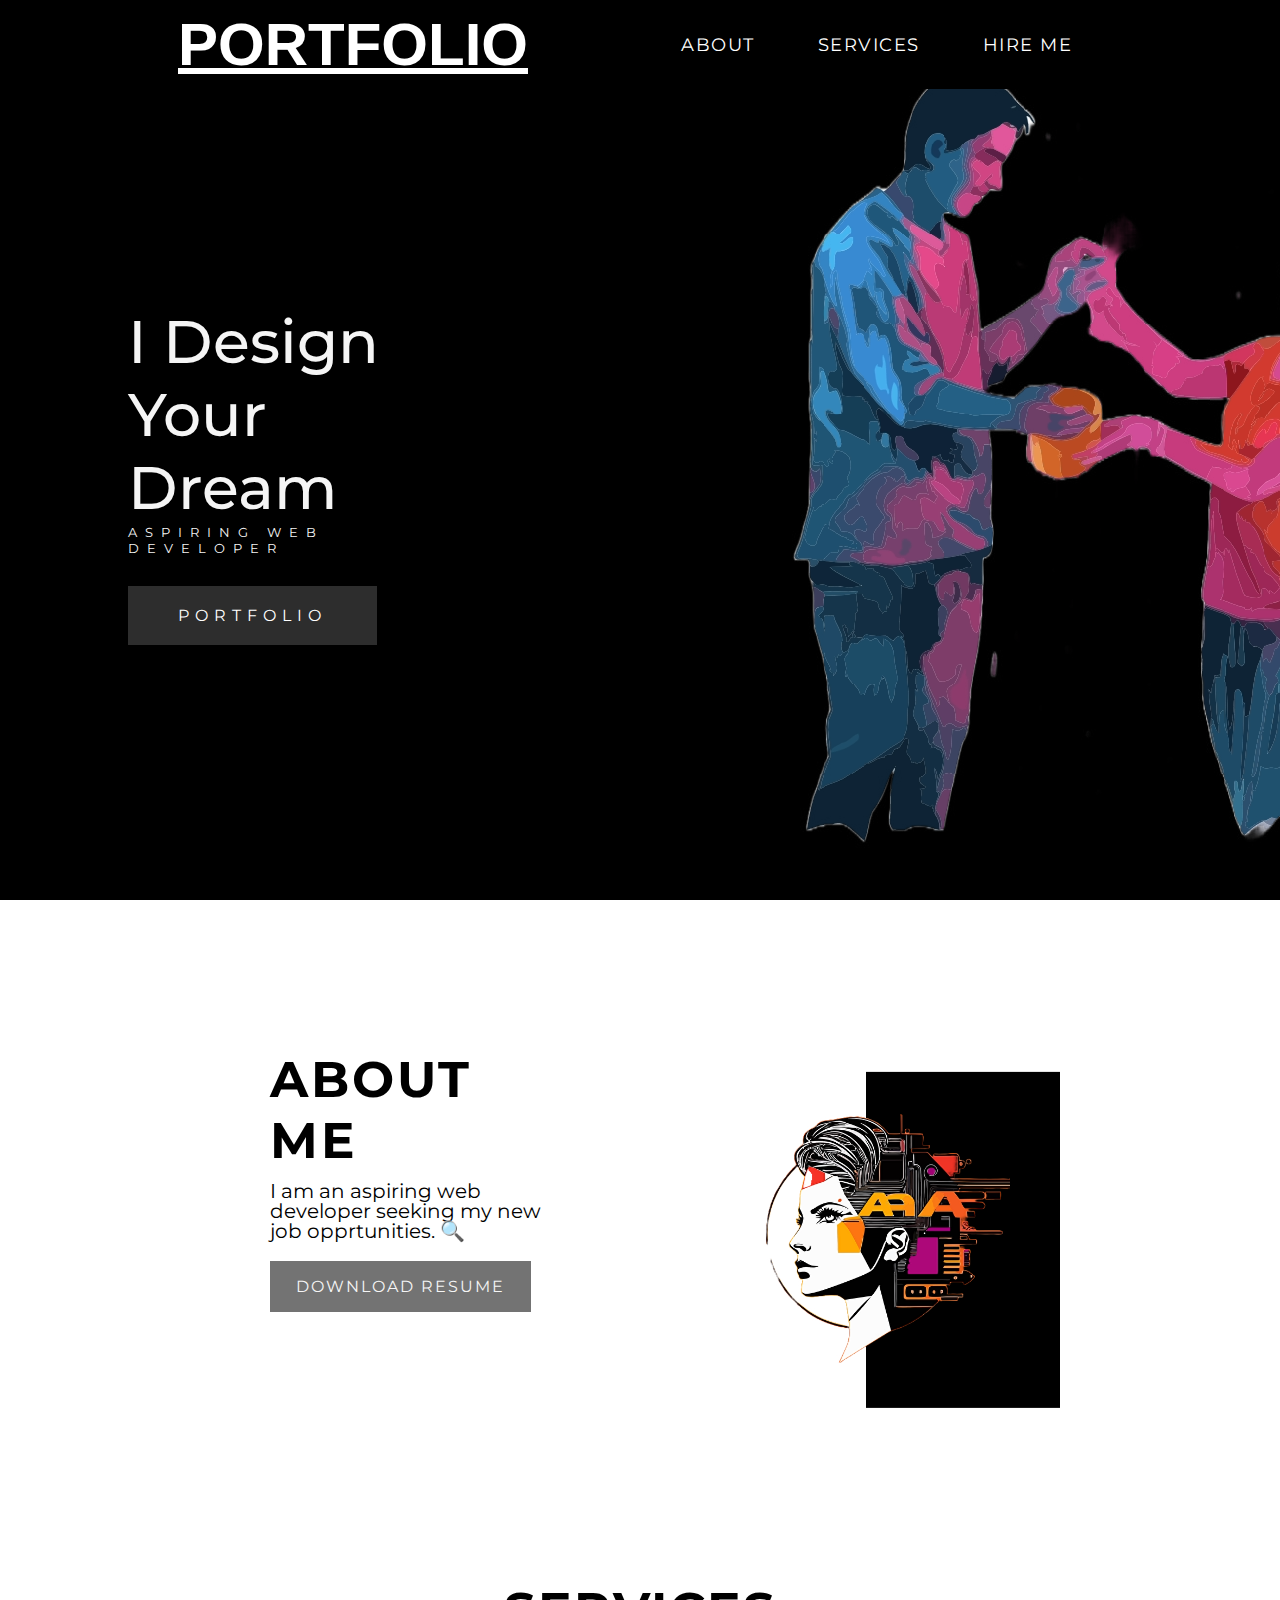
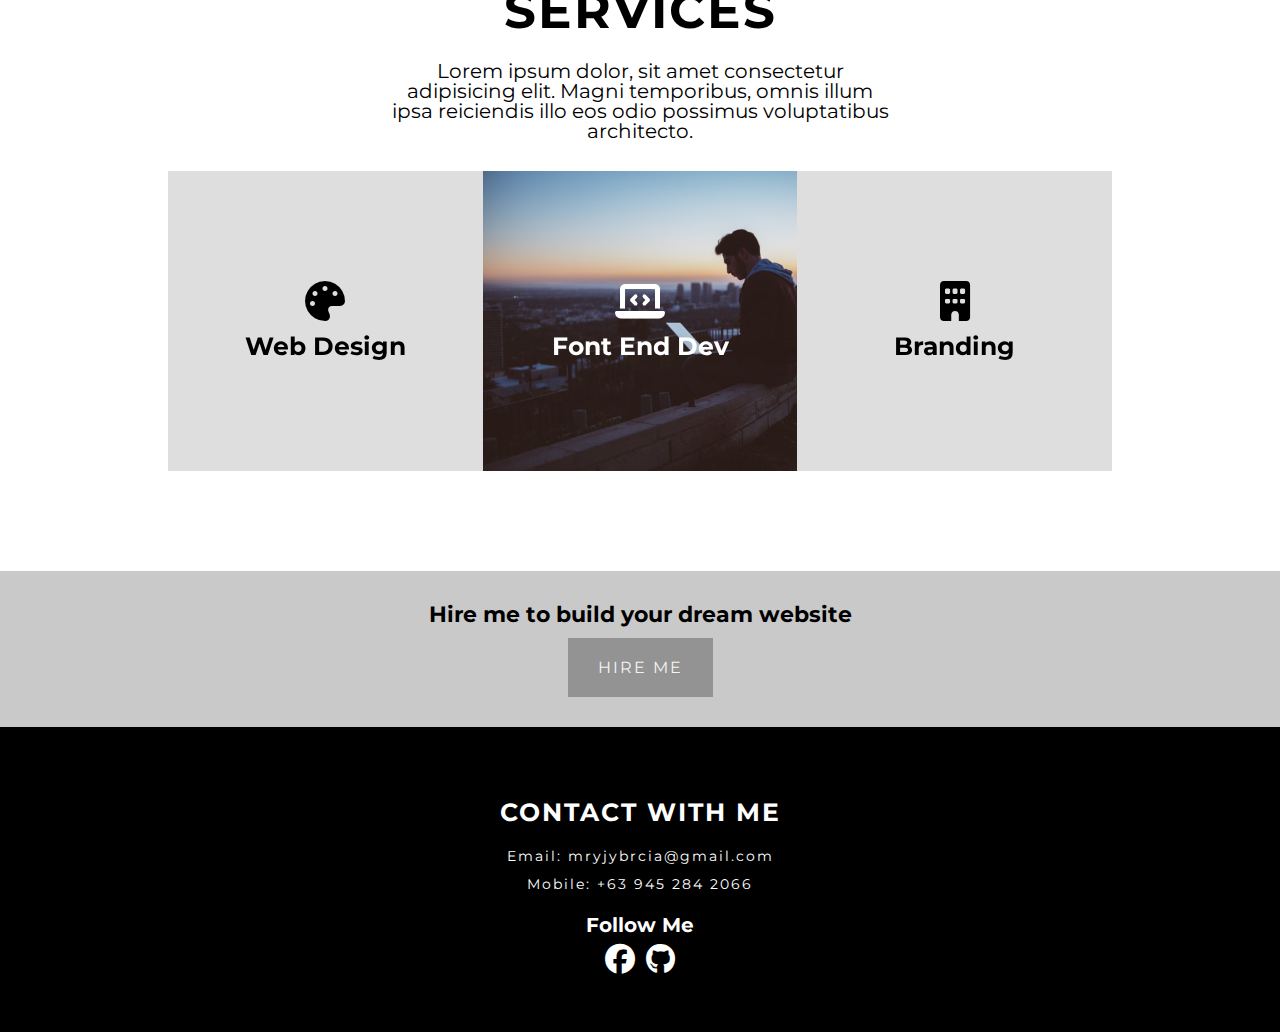
==== index.html @ c43583cd "Update LOREM" ====
<!DOCTYPE html>
<html lang="en">
  <head>
    <meta charset="UTF-8" />
    <meta name="viewport" content="width=device-width, initial-scale=1.0" />
    <title>Mini Project</title>
    <link
      rel="stylesheet"
      href="https://cdnjs.cloudflare.com/ajax/libs/font-awesome/5.12.1/css/all.min.css"
      integrity="sha256-mmgLkCYLUQbXn0B1SRqzHar6dCnv9oZFPEC1g1cwlkk="
      crossorigin="anonymous"
    />
    <link
      rel="stylesheet"
      href="https://cdnjs.cloudflare.com/ajax/libs/font-awesome/6.4.2/css/all.min.css"
    />
    <link rel="stylesheet" href="style.css" />
  </head>
  <body>
    <!-- nav-bar  -->
    <section id="nav-bar" class="container">
      <header class="nav-bar">
        <div class="brand">
          <a href="#hero"><h1>PORTFOLIO</h1></a>
        </div>
        <div class="nav-list">
          <div class="hamburger">
            <div class="bar"></div>
          </div>
          <ul>
            <li><a href="#about">About</a></li>
            <li><a href="#services">services</a></li>
            <li><a href="#hire">Hire Me</a></li>
          </ul>
        </div>
      </header>
    </section>
    <!-- End nav-bar  -->

    <!-- Hero Section  -->
    <section id="hero" class="hero container">
      <div class="hero-info">
        <h1 class="hero-info-heading">I Design <br />Your Dream</h1>
        <p class="hero-info-subheading">Aspiring web developer</p>
        <a
          href="https://github.com/mryjybrcia"
          type="button"
          class="hero-info-button"
          >Portfolio</a
        >
      </div>
      <div class="hero-img">
        <div class="hero-img-wrapper">
          <img src="MP1-SAMPPLE/images/vector (1).png" alt="" />
        </div>
      </div>
    </section>
    <!-- End Hero Section  -->

    <!-- About section  -->
    <section id="about" class="about container">
      <div class="about-info">
        <h1 class="about-info-heading">About Me</h1>
        <p class="about-info-desc">
          I am an aspiring web developer seeking my new job opprtunities. 🔍
        </p>
        <a href="#" type="button" class="about-info-button">Download Resume</a>
      </div>
      <div class="about-img">
        <div class="about-img-wrapper">
          <img src="MP1-SAMPPLE/images/4cea8a2acdae428aa620 (1).png" alt="" />
        </div>
      </div>
    </section>
    <!-- End About section  -->

    <!-- Service Section  -->
    <section id="services" class="services container">
      <div class="services-header">
        <h1 class="services-header-heading">services</h1>
        <p class="services-header-desc">
          Lorem ipsum dolor, sit amet consectetur adipisicing elit. Magni
          temporibus, omnis illum ipsa reiciendis illo eos odio possimus
          voluptatibus architecto.
        </p>
      </div>
      <div class="services-info">
        <div class="service">
          <div class="service-card">
            <div class="service-front">
              <i class="fa fa-palette"></i>
              <h1 class="service-front-heading">Web Design</h1>
            </div>
            <div class="service-back">
              <h1 class="service-back-heading">Web Design</h1>
              <p class="service-back-desc">
                Web designers plan, create and code internet sites and web
                pages, many of which combine text with sounds, pictures,
                graphics and video clips. A web designer is responsible for
                creating the design and layout of a website or web pages.
              </p>
            </div>
          </div>
        </div>
        <div class="service">
          <div class="service-card">
            <div class="service-front">
              <i class="fa fa-laptop-code"></i>
              <h1 class="service-front-heading">Font End Dev</h1>
            </div>
            <div class="service-back">
              <h1 class="service-back-heading">Front End Dev</h1>
              <p class="service-back-desc">
                A front-end web developer is responsible for implementing visual
                elements that users see and interact with in a web application.
                They are usually supported by back-end web developers, who are
                responsible for server-side application logic and integration of
                the work front-end developers do.
              </p>
            </div>
          </div>
        </div>
        <div class="service">
          <div class="service-card">
            <div class="service-front">
              <i class="fa fa-building"></i>
              <h1 class="service-front-heading">Branding</h1>
            </div>
            <div class="service-back">
              <h1 class="service-back-heading">Branding</h1>
              <p class="service-back-desc">
                Branding is the process of creating a distinct identity for a
                business in the mind of your target audience and consumers. At
                the the most basic level, branding is made up of a company's
                name and logo, visual design, mission, and tone of voice.
              </p>
            </div>
          </div>
        </div>
      </div>
    </section>
    <!-- End Service Section  -->

    <!-- Hire Section  -->
    <section id="hire" class="hire container">
      <h1 class="hire-heading">Hire me to build your dream website</h1>
      <a href="#" type="button" class="hire-button">Hire Me</a>
    </section>
    <!-- End Hire Section  -->

    <!-- Footer section  -->
    <footer id="footer" class="footer container">
      <div class="footer-contact">
        <h1 class="footer-contact-heading">Contact With Me</h1>
        <p class="footer-contact-info">Email: mryjybrcia@gmail.com</p>
        <p class="footer-contact-info">Mobile: +63 945 284 2066</p>
      </div>
      <div class="footer-social-follow">
        <h1 class="footer-social-follow-heading">Follow Me</h1>
        <div class="footer-social-icon">
          <a href="https://www.facebook.com/mrjybrcia/"
            ><i class="fab fa-facebook"></i
          ></a>
          <a href="https://github.com/mryjybrcia"
            ><i class="fa-brands fa-github"></i
          ></a>
        </div>
      </div>
    </footer>
    <!-- End Footer section  -->
    <script src="./app.js"></script>
  </body>
</html>
---- style.css ----
@import url("https://fonts.googleapis.com/css?family=Montserrat:300,400,700&display=swap");
* {
  padding: 0;
  margin: 0;
  box-sizing: border-box;
}

html {
  font-size: 10px;
  font-family: "Montserrat", sans-serif;
  scroll-behavior: smooth;
}
.container {
  width: 100%;
  height: auto;
  display: flex;
  align-items: center;
  justify-content: center;
}
/* Nav Bar  */
#nav-bar {
  height: auto;
  width: 100%;
  position: fixed;
  z-index: 100;
  background-color: black;
}
.nav-bar {
  background-color: black;
  left: 0;
  top: 0;
  padding: 1rem 5rem;
  width: 100%;
  display: flex;
  align-items: center;
  justify-content: space-between;
}
.nav-bar .brand a {
  font-family: "Flash Back - Demo", sans-serif;
  font-size: 3rem;
  color: white;
}
.nav-bar .nav-list {
  display: flex;
  align-items: center;
  justify-content: center;
}
.nav-bar .nav-list .hamburger {
  border: 2px solid white;
  border-radius: 50%;
  display: flex;
  align-items: center;
  justify-content: center;
  height: 70px;
  width: 70px;
  transition: 0.3s ease transform;
  cursor: pointer;
}
.nav-bar .nav-list .hamburger.active {
  transform: rotate(360deg);
}
.nav-bar .nav-list .hamburger.active .bar:before {
  top: 0;
  transform: rotate(45deg);
}
.nav-bar .nav-list .hamburger.active .bar:after {
  top: 0;
  transform: rotate(-45deg);
}
.nav-bar .nav-list .hamburger.active .bar {
  background-color: transparent;
}
.nav-bar .nav-list .hamburger .bar {
  height: 2px;
  width: 30px;
  background-color: white;
  position: relative;
  display: flex;
}
.nav-bar .nav-list .hamburger .bar::before,
.nav-bar .nav-list .hamburger .bar::after {
  content: "";
  position: absolute;
  left: 0;
  height: 100%;
  width: 100%;
  background-color: white;
  transition: 0.3s ease all;
}
.nav-bar .nav-list .hamburger .bar::before {
  top: 8px;
}
.nav-bar .nav-list .hamburger .bar::after {
  bottom: 8px;
}
.nav-bar .nav-list ul {
  position: absolute;
  width: 100%;
  top: 0;
  left: 0;
  background-color: rgb(46, 45, 45);
  padding: 5rem 0;
  transform: translateY(-100%);
  transition: 0.3s ease transform;
  text-align: center;
  z-index: -1;
}
.nav-bar .nav-list ul li {
  list-style: none;
  display: block;
  position: relative;
}
.nav-bar .nav-list ul li:hover:after {
  transform: translateX(-50%) scale(1);
}
.nav-bar .nav-list ul li:after {
  content: "";
  position: absolute;
  width: 5rem;
  height: 0.2rem;
  background-color: white;
  left: 50%;
  transform: translateX(-50%) scale(0);
  bottom: 0;
  transition: 0.3s ease transform;
}
.nav-bar .nav-list ul li a {
  font-size: 1.8rem;
  text-decoration: none;
  text-transform: uppercase;
  color: white;
  display: block;
  letter-spacing: 0.15rem;
  padding: 2rem 3rem;
}
.nav-bar .nav-list.open ul {
  transform: translateY(90px);
}
/* End Nav Bar */

/* Hero Section */
.hero {
  min-height: 80vh;
  width: 100%;
  padding-top: 50px;
  justify-content: center;
  background-color: black;
  display: flex;
  flex-direction: column-reverse;
  justify-content: center;
  align-items: center;
}
.hero .hero-info {
  width: 100%;
  text-align: center;
}
.hero .hero-info .hero-info-heading {
  font-size: 5rem;
  font-weight: 500;
  color: whitesmoke;
}
.hero .hero-info .hero-info-subheading {
  font-size: 1.6rem;
  text-transform: uppercase;
  letter-spacing: 0.5rem;
  color: whitesmoke;
}
.hero .hero-info .hero-info-button {
  margin-top: 30px;
  padding: 2rem 5rem;
  display: inline-block;
  font-size: 1.6rem;
  text-transform: uppercase;
  color: white;
  text-decoration: none;
  letter-spacing: 0.6rem;
  background-color: rgba(85, 85, 85, 0.534);
}
.hero .hero-img {
  height: auto;
  width: 80%;
  margin-bottom: 3rem;
  /* display: block;
  margin: 0 auto; */
}
.hero .hero-img img {
  height: 900px;
  width: 300px;
}
/* End Hero Section */

/* About Section  */
.about {
  width: 100%;
  min-height: 50vh;
  padding: 10rem 5rem;
  flex-direction: column;
}
.about .about-info {
  text-align: center;
}
.about .about-info .about-info-heading {
  font-size: 5rem;
  text-transform: uppercase;
  letter-spacing: 0.3rem;
  color: black;
}
.about .about-info .about-info-desc {
  font-size: 2rem;
  line-height: 2rem;
  margin-top: 10px;
}
.about .about-info .about-info-button {
  padding: 1.6rem 2.6rem;
  display: inline-block;
  background-color: rgba(0, 0, 0, 0.548);
  color: whitesmoke;
  text-decoration: none;
  font-size: 1.6rem;
  text-transform: uppercase;
  letter-spacing: 0.2rem;
  margin-top: 20px;
  margin-bottom: 20px;
}
.about .about-img {
  margin-top: 50px;
  display: block;
  width: 30%;
}
.about .about-img .about-img-wrapper {
  margin-top: 50px;
  height: auto;
  max-width: 400px;
  position: relative;
  display: inline-block;
}
.about .about-img .about-img-wrapper img {
  height: 100%;
  width: 100%;
}
.about .about-img .about-img-wrapper::after {
  position: absolute;
  content: "";
  right: -5rem;
  top: 50%;
  transform: translateY(-50%);
  width: 70%;
  height: 120%;
  background-color: black;
  z-index: -1;
}
/* End About Section  */

/* Services section  */
.services {
  flex-direction: column;
  min-height: 60vh;
  padding: 10rem 5rem;
}
.services .services-header {
  width: 100%;
  text-align: center;
}
.services .services-header .services-header-heading {
  font-size: 5rem;
  text-transform: uppercase;
  letter-spacing: 2px;
  color: black;
}
.services .services-header .services-header-desc {
  font-size: 2rem;
  line-height: 2rem;
  margin-top: 20px;
}
.services .services-info {
  margin-top: 30px;
  display: flex;
  align-items: center;
  justify-content: center;
  width: 100%;
  flex-direction: column;
}
.services .services-info .service {
  width: 100%;
  min-height: 300px;
  position: relative;
  transition: 0.3s ease transform;
  margin: 5px;
}
.services .services-info .service .service-card {
  position: absolute;
  height: 100%;
  width: 100%;
  transform-style: preserve-3d;
  transition: 0.3s ease transform;
  display: block;
}
.services .services-info .service .service-card .service-front,
.services .services-info .service .service-card .service-back {
  position: absolute;
  left: 0;
  top: 0;
  height: 100%;
  width: 100%;
  backface-visibility: hidden;
  display: flex;
  flex-direction: column;
  align-items: center;
  justify-content: center;
  background-color: rgba(0, 0, 0, 0.13);
  padding: 10px;
}
.services .services-info .service .service-card .service-back {
  transform: rotateY(180deg);
}
.services .services-info .service .service-card .service-front i {
  font-size: 4rem;
  color: black;
  margin-bottom: 10px;
}
.services
  .services-info
  .service
  .service-card
  .service-front
  .service-front-heading,
.services
  .services-info
  .service
  .service-card
  .service-back
  .service-back-heading {
  font-size: 2.5rem;
  text-transform: capitalize;
}
.services .services-info .service:hover .service-card {
  transform: rotateY(180deg);
}
.services
  .services-info
  .service
  .service-card
  .service-back
  .service-back-desc {
  font-size: 1.3rem;
  margin-top: 10px;
  text-align: center;
}
.services .services-info .service:nth-child(2) .service-card .service-front {
  background-image: url(MP1-SAMPPLE/images/img-2.jpg);
  background-size: cover;
  position: relative;
  color: white;
}
.services
  .services-info
  .service:nth-child(2)
  .service-card
  .service-front::after {
  content: "";
  position: absolute;
  left: 0;
  top: 0;
  height: 100%;
  width: 100%;
  background-color: rgba(0, 0, 0, 0.274);
  z-index: -1;
}
.services .services-info .service:nth-child(2) .service-card .service-front i {
  color: white;
}
/* End Services section  */

/* Hire Section  */
.hire {
  min-height: 10vh;
  flex-direction: column;
  width: 100%;
  background-color: rgba(0, 0, 0, 0.212);
  padding: 3rem 2rem;
}
.hire .hire-heading {
  color: black;
  font-size: 2.2rem;
  text-align: center;
}
.hire .hire-button {
  padding: 2rem 3rem;
  display: inline-block;
  background-color: rgba(0, 0, 0, 0.267);
  font-size: 1.6rem;
  text-transform: uppercase;
  text-decoration: none;
  letter-spacing: 0.2rem;
  margin-top: 10px;
  color: whitesmoke;
  transition: 0.3s ease background-color;
}
.hire .hire-button:hover {
  background-color: black;
}
/* End Hire Section  */

/* Footer section  */
.footer {
  min-height: 20vh;
  width: 100%;
  background-color: black;
  color: white;
  flex-direction: column;
  text-align: center;
  padding: 5rem;
}
.footer .footer-contact {
  padding: 20px;
}
.footer .footer-contact .footer-contact-heading {
  font-size: 2.5rem;
  text-transform: uppercase;
  letter-spacing: 2px;
  margin-bottom: 10px;
}
.footer .footer-contact .footer-contact-info {
  font-size: 1.4rem;
  padding-top: 10px;
  letter-spacing: 0.2rem;
}
.footer .footer-social-follow .footer-social-icon a {
  color: white;
  font-size: 3rem;
  margin: 0.4rem;
  display: inline-block;
}
/* End Footer section  */

/* Media query for desktop and tab  */
@media only screen and (min-width: 768px) {
  .nav-bar .nav-list .hamburger {
    display: none;
  }
  .nav-bar {
    width: 80%;
  }
  .nav-bar .nav-list ul {
    transform: translateX(0);
    position: initial;
    padding: 0;
    z-index: initial;
    background-color: transparent;
  }
  .nav-bar .nav-list ul li {
    display: inline-block;
  }
  .hero {
    height: 100vh;
    flex-direction: row;
    padding-left: 10%;
    justify-content: center;
    align-items: center;
  }
  .hero .hero-info {
    max-width: 30%;
    text-align: left;
  }
  .hero .hero-info .hero-info-subheading {
    font-size: 1.3rem;
    letter-spacing: 0.5rem;
  }
  .hero .hero-img {
    min-width: 400px;
    max-width: 1000px;
    margin-left: 150px;
  }

  /* .hero .hero-img img {
    display: block;
    margin: 0 auto;
  } */
  .about {
    width: 80%;
    margin: 0 auto;
    flex-direction: row;
  }
  .about .about-info {
    width: 50%;
    text-align: left;
    padding-right: 17rem;
  }
  .services .services-header .services-header-desc {
    max-width: 500px;
    padding-top: 20px;
    margin: 0 auto;
  }
  .services .services-info {
    flex-direction: row;
    width: 80%;
  }
  .services .services-info .service {
    margin: 0;
  }
}
/* End Media query for desktop and tab  */

/* Media Query For Desktop Only  */
@media only screen and (min-width: 1200px) {
  .hero .hero-info .hero-info-heading {
    font-size: 6rem;
  }
  .hero .hero-info .hero-info-subheading {
    letter-spacing: 0.8rem;
  }
  .hero .hero-img img {
    margin-left: 20px;
    height: 900px;
    width: 1000px;
    image-rendering: pixelated;
  }
  /* .about .about-img {
    width: 100%;
    /* height:100%; */
}
/* .hero .hero-img .hero-img-wrapper {
    margin-top: 50px;
    height: auto;
    max-width: 400px;
    position: relative;
    display: inline-block;
    color: white;
    height: 100%;
    width: 100%;
  } */

/* End Media Query For Desktop Only  */
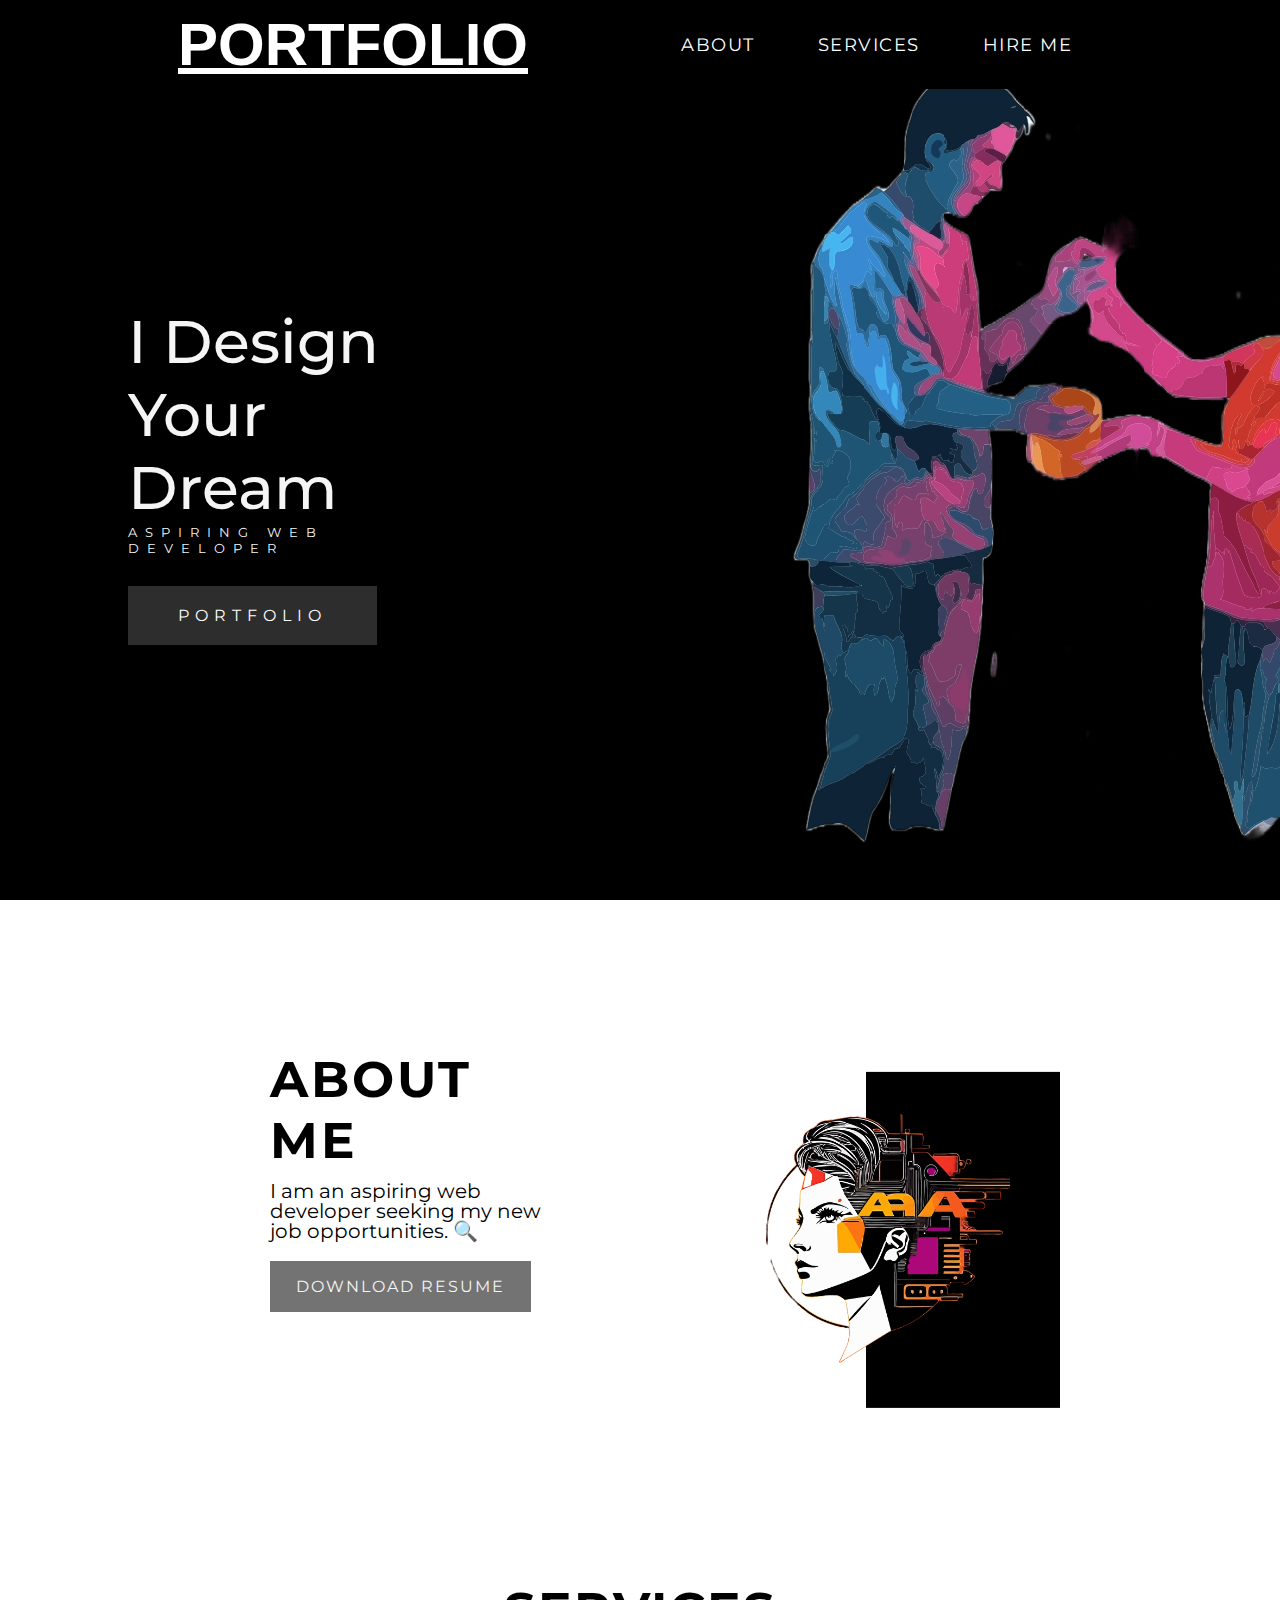
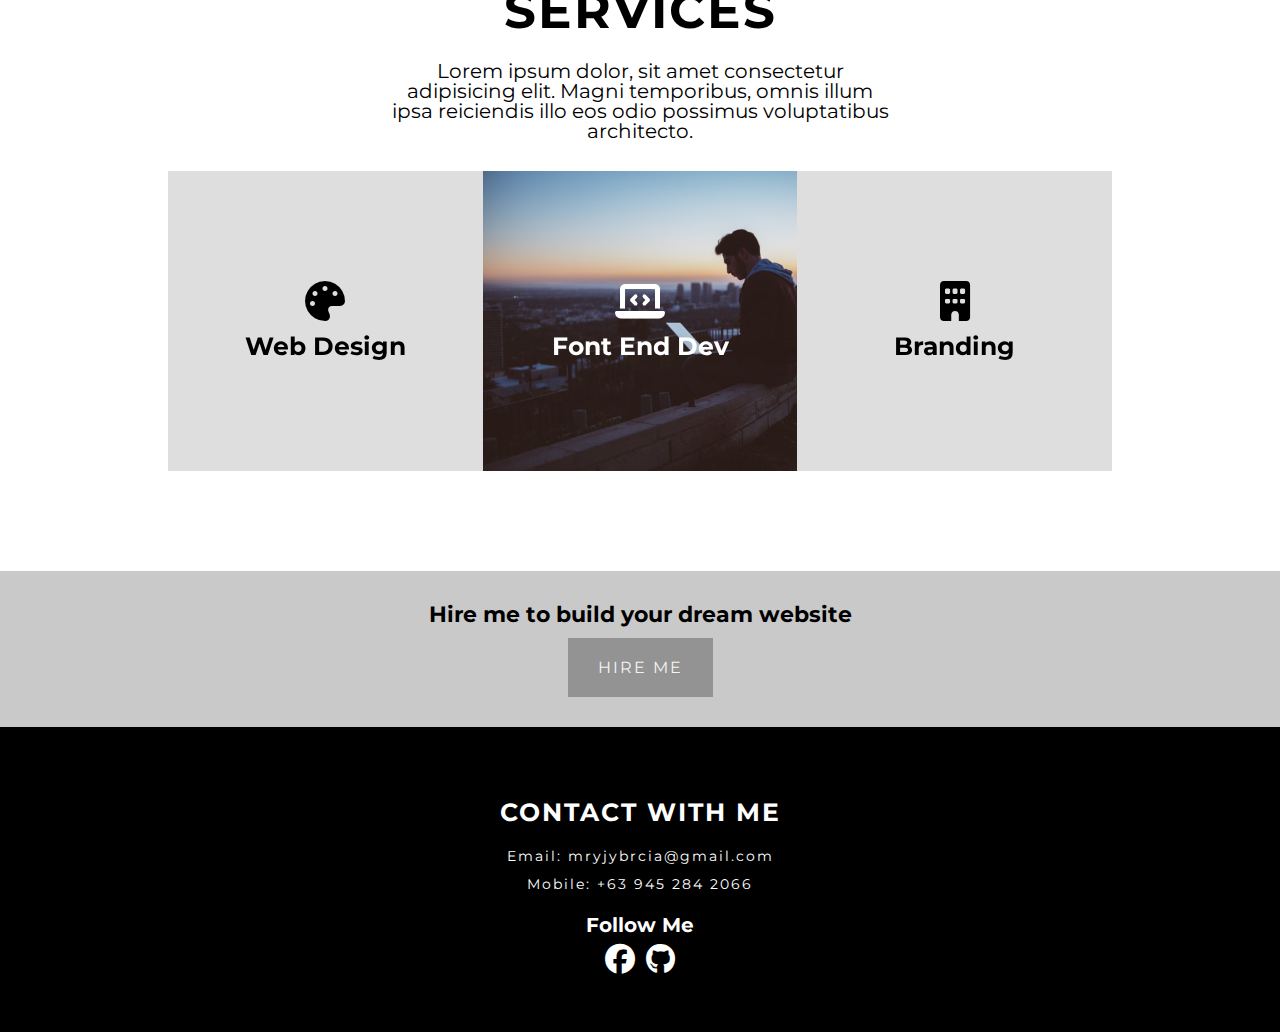
==== commit 244fa6cf: "Update LOREM" ====
--- a/index.html
+++ b/index.html
@@ -62,7 +62,7 @@
       <div class="about-info">
         <h1 class="about-info-heading">About Me</h1>
         <p class="about-info-desc">
-          I am an aspiring web developer seeking my new job opprtunities. 🔍
+          I am an aspiring web developer seeking my new job opportunities. 🔍
         </p>
         <a href="#" type="button" class="about-info-button">Download Resume</a>
       </div>
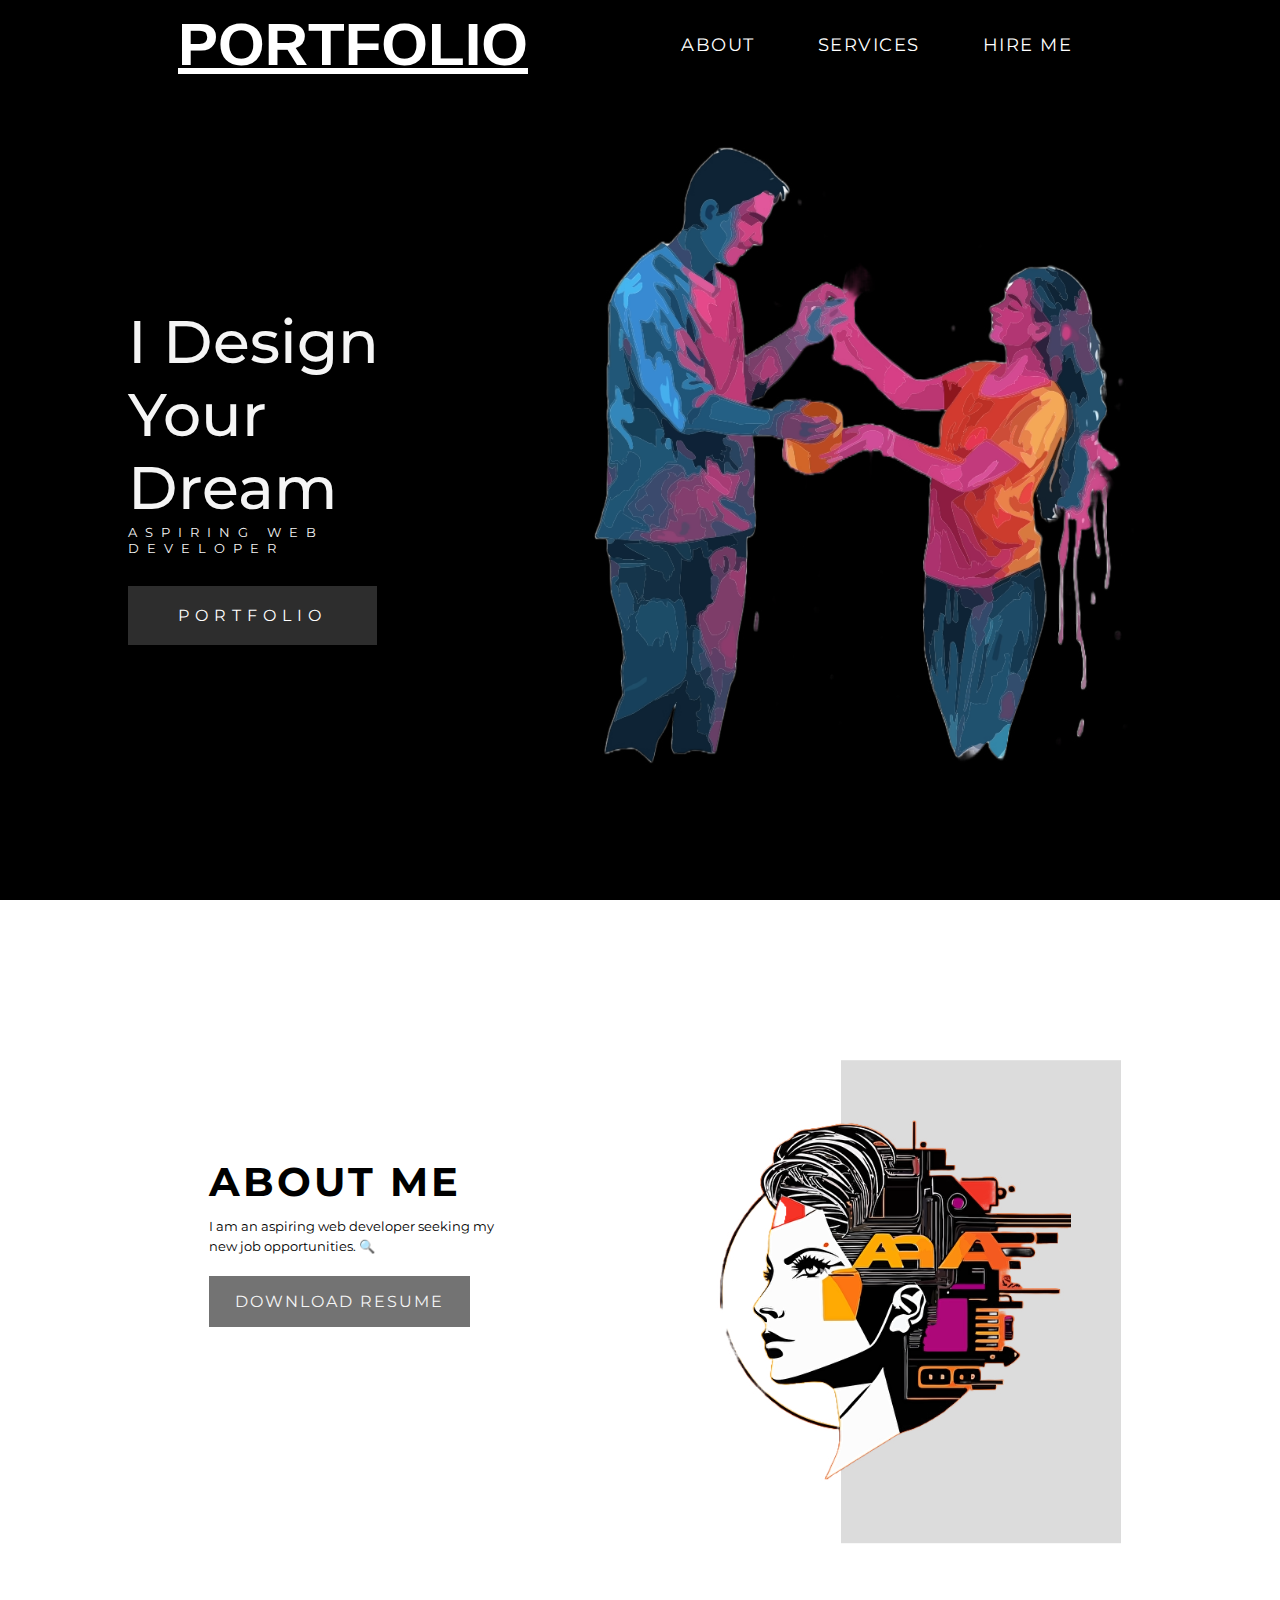
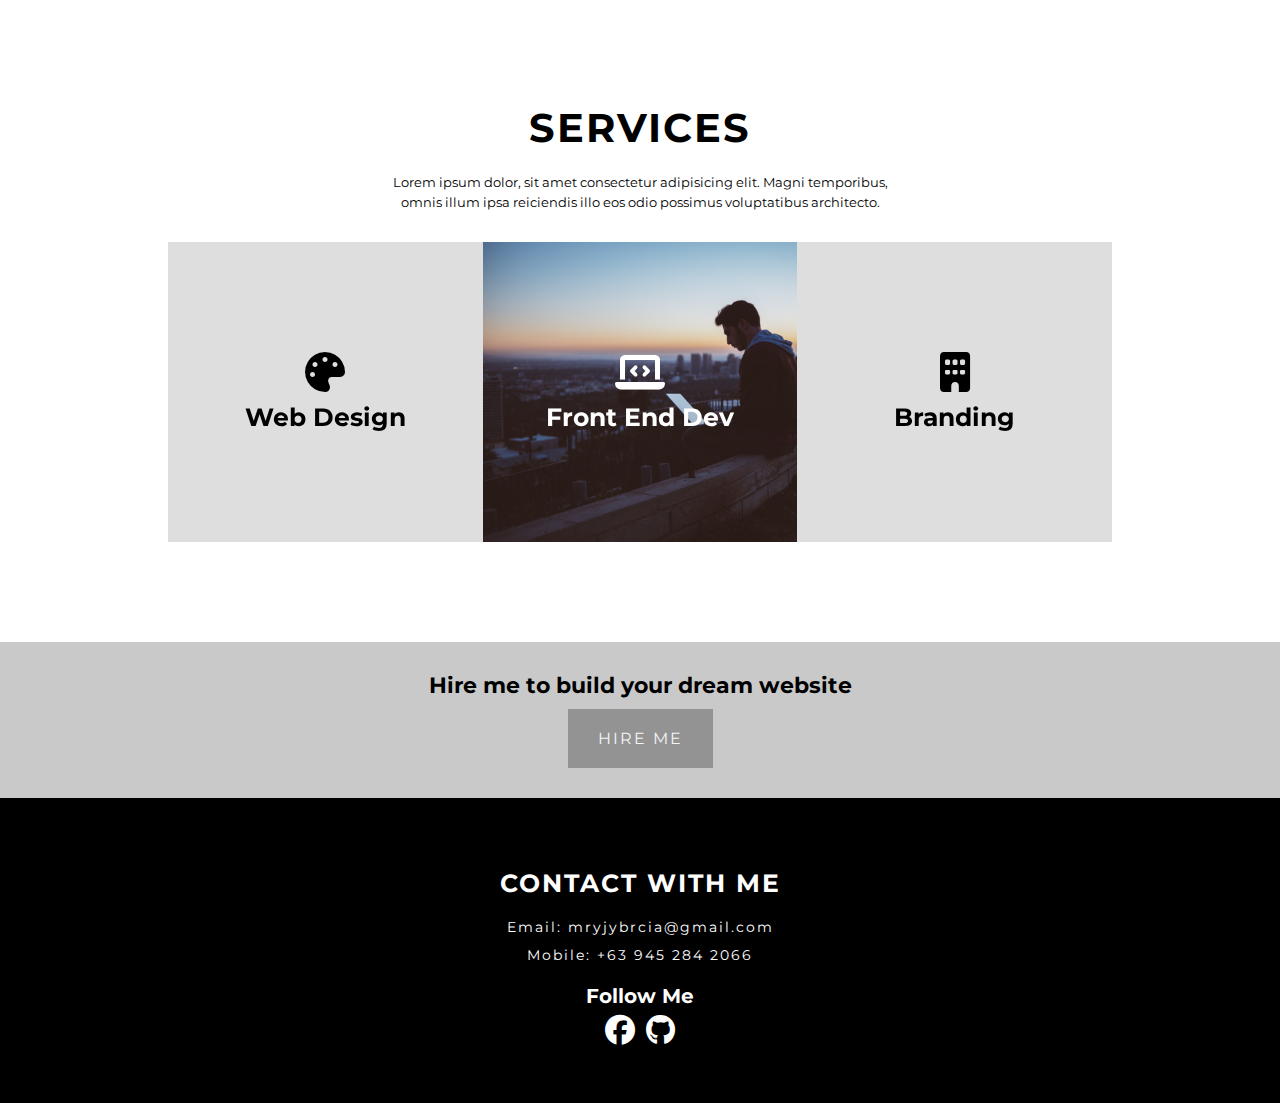
==== commit 94ec2044: "Update LOREM" ====
--- a/index.html
+++ b/index.html
@@ -106,7 +106,7 @@
           <div class="service-card">
             <div class="service-front">
               <i class="fa fa-laptop-code"></i>
-              <h1 class="service-front-heading">Font End Dev</h1>
+              <h1 class="service-front-heading">Front End Dev</h1>
             </div>
             <div class="service-back">
               <h1 class="service-back-heading">Front End Dev</h1>
@@ -168,6 +168,6 @@
       </div>
     </footer>
     <!-- End Footer section  -->
-    <script src="./app.js"></script>
+    <script src="jvscript.js"></script>
   </body>
 </html>
--- a/style.css
+++ b/style.css
@@ -180,12 +180,10 @@
   height: auto;
   width: 80%;
   margin-bottom: 3rem;
-  /* display: block;
-  margin: 0 auto; */
 }
 .hero .hero-img img {
-  height: 900px;
-  width: 300px;
+  height: 100%;
+  width: 100%;
 }
 /* End Hero Section */
 
@@ -200,13 +198,13 @@
   text-align: center;
 }
 .about .about-info .about-info-heading {
-  font-size: 5rem;
+  font-size: 4rem;
   text-transform: uppercase;
   letter-spacing: 0.3rem;
   color: black;
 }
 .about .about-info .about-info-desc {
-  font-size: 2rem;
+  font-size: 1.3rem;
   line-height: 2rem;
   margin-top: 10px;
 }
@@ -225,7 +223,6 @@
 .about .about-img {
   margin-top: 50px;
   display: block;
-  width: 30%;
 }
 .about .about-img .about-img-wrapper {
   margin-top: 50px;
@@ -246,7 +243,7 @@
   transform: translateY(-50%);
   width: 70%;
   height: 120%;
-  background-color: black;
+  background-color: rgba(34, 33, 33, 0.158);
   z-index: -1;
 }
 /* End About Section  */
@@ -262,13 +259,13 @@
   text-align: center;
 }
 .services .services-header .services-header-heading {
-  font-size: 5rem;
+  font-size: 4rem;
   text-transform: uppercase;
   letter-spacing: 2px;
   color: black;
 }
 .services .services-header .services-header-desc {
-  font-size: 2rem;
+  font-size: 1.3rem;
   line-height: 2rem;
   margin-top: 20px;
 }
@@ -469,13 +466,7 @@
   .hero .hero-img {
     min-width: 400px;
     max-width: 1000px;
-    margin-left: 150px;
-  }
-
-  /* .hero .hero-img img {
-    display: block;
-    margin: 0 auto;
-  } */
+  }
   .about {
     width: 80%;
     margin: 0 auto;
@@ -509,25 +500,5 @@
   .hero .hero-info .hero-info-subheading {
     letter-spacing: 0.8rem;
   }
-  .hero .hero-img img {
-    margin-left: 20px;
-    height: 900px;
-    width: 1000px;
-    image-rendering: pixelated;
-  }
-  /* .about .about-img {
-    width: 100%;
-    /* height:100%; */
-}
-/* .hero .hero-img .hero-img-wrapper {
-    margin-top: 50px;
-    height: auto;
-    max-width: 400px;
-    position: relative;
-    display: inline-block;
-    color: white;
-    height: 100%;
-    width: 100%;
-  } */
-
+}
 /* End Media Query For Desktop Only  */
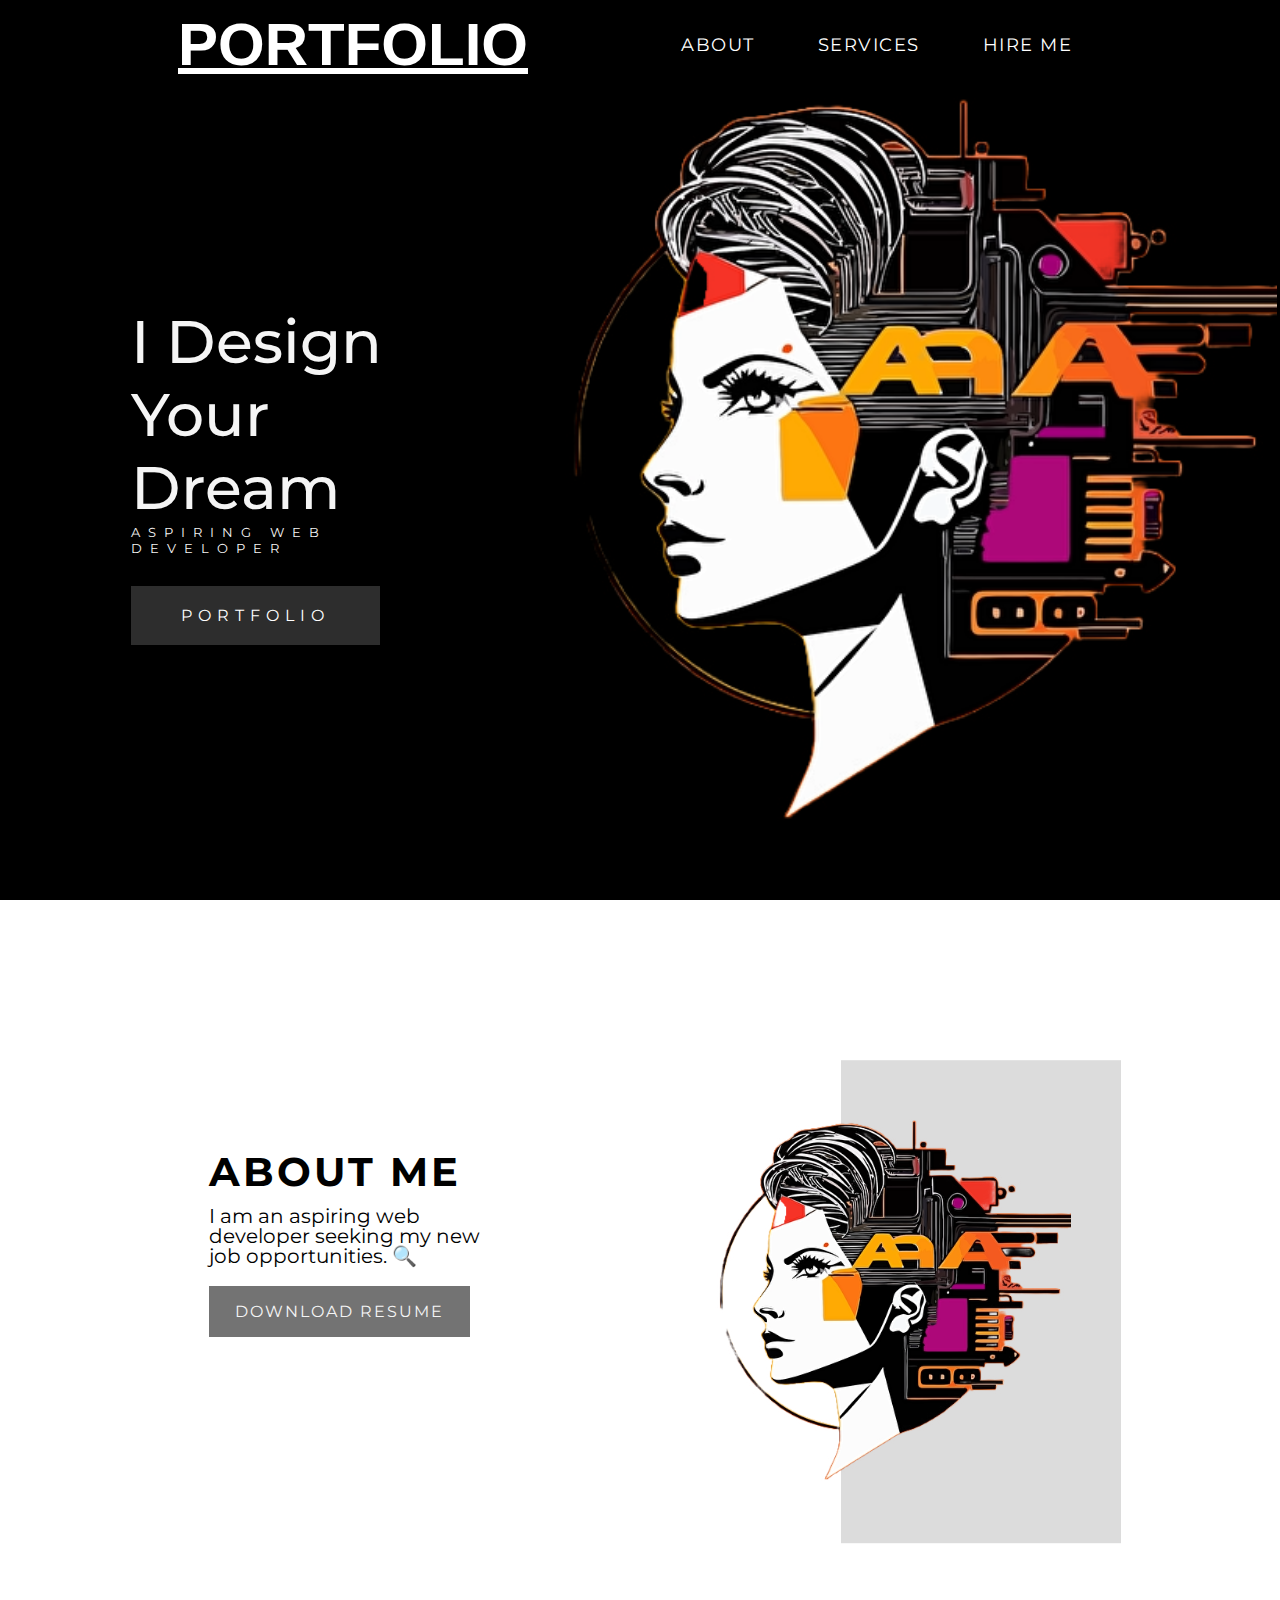
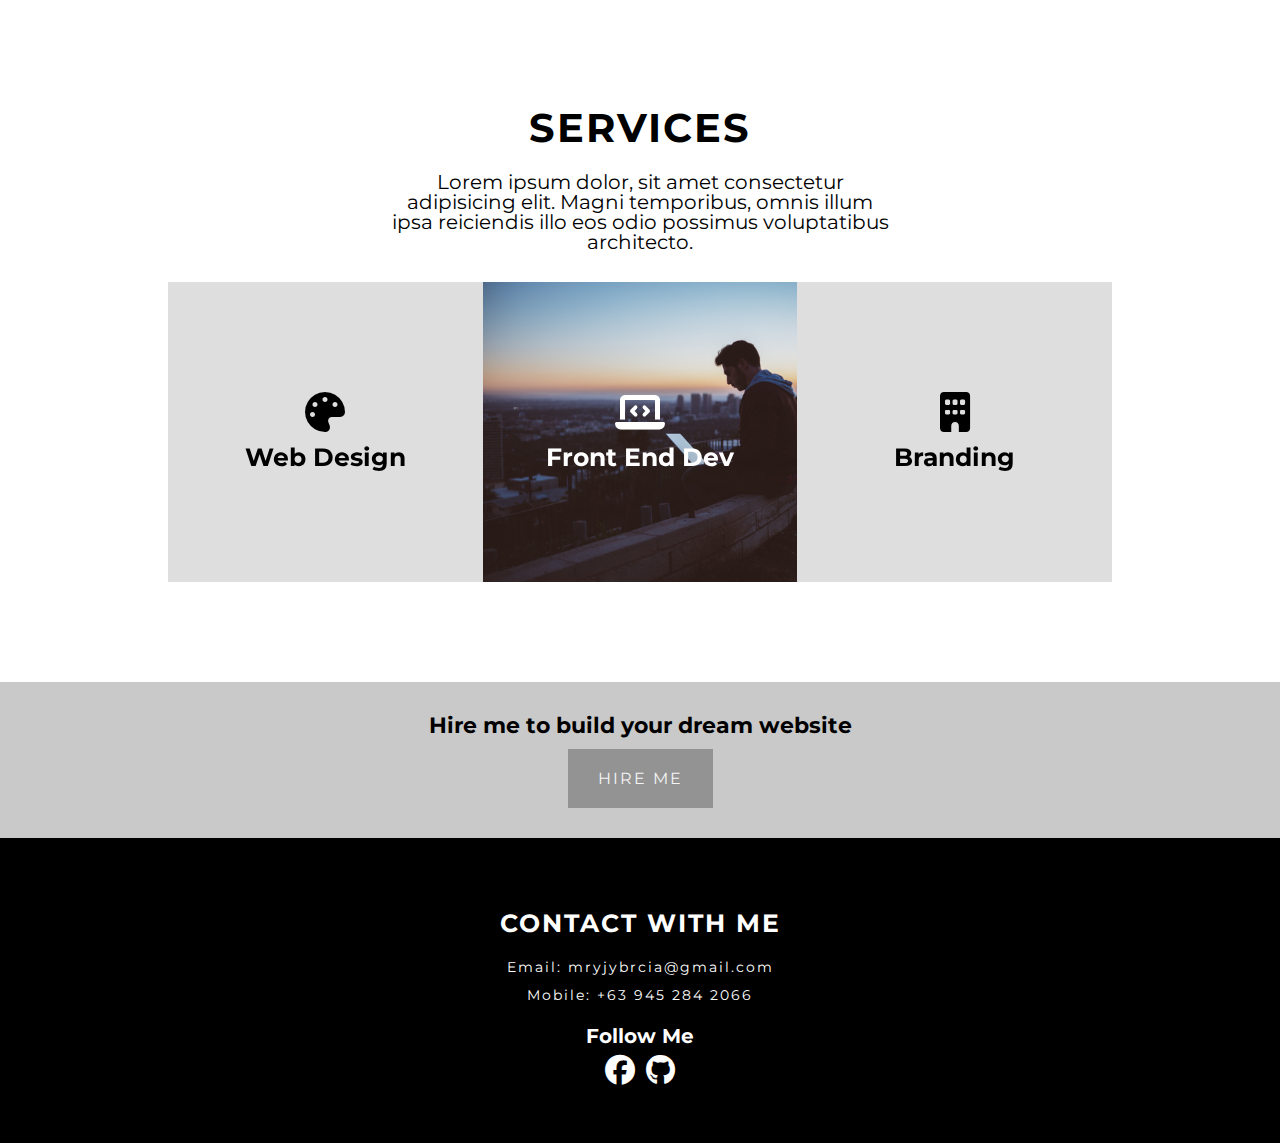
==== commit 5c7351e5: "Update index.html" ====
--- a/index.html
+++ b/index.html
@@ -51,7 +51,7 @@
       </div>
       <div class="hero-img">
         <div class="hero-img-wrapper">
-          <img src="MP1-SAMPPLE/images/vector (1).png" alt="" />
+          <img src="MP1-SAMPPLE/images/4cea8a2acdae428aa620 (1).png" alt="" />
         </div>
       </div>
     </section>
--- a/style.css
+++ b/style.css
@@ -465,7 +465,7 @@
   }
   .hero .hero-img {
     min-width: 400px;
-    max-width: 1000px;
+    max-width: 800px;
   }
   .about {
     width: 80%;
@@ -477,10 +477,17 @@
     text-align: left;
     padding-right: 17rem;
   }
+  .about .about-info .about-info-heading {
+    font-size: 4rem;
+  }
+  .about .about-info .about-info-desc {
+    font-size: 2rem;
+  }
   .services .services-header .services-header-desc {
     max-width: 500px;
     padding-top: 20px;
     margin: 0 auto;
+    font-size: 2em;
   }
   .services .services-info {
     flex-direction: row;
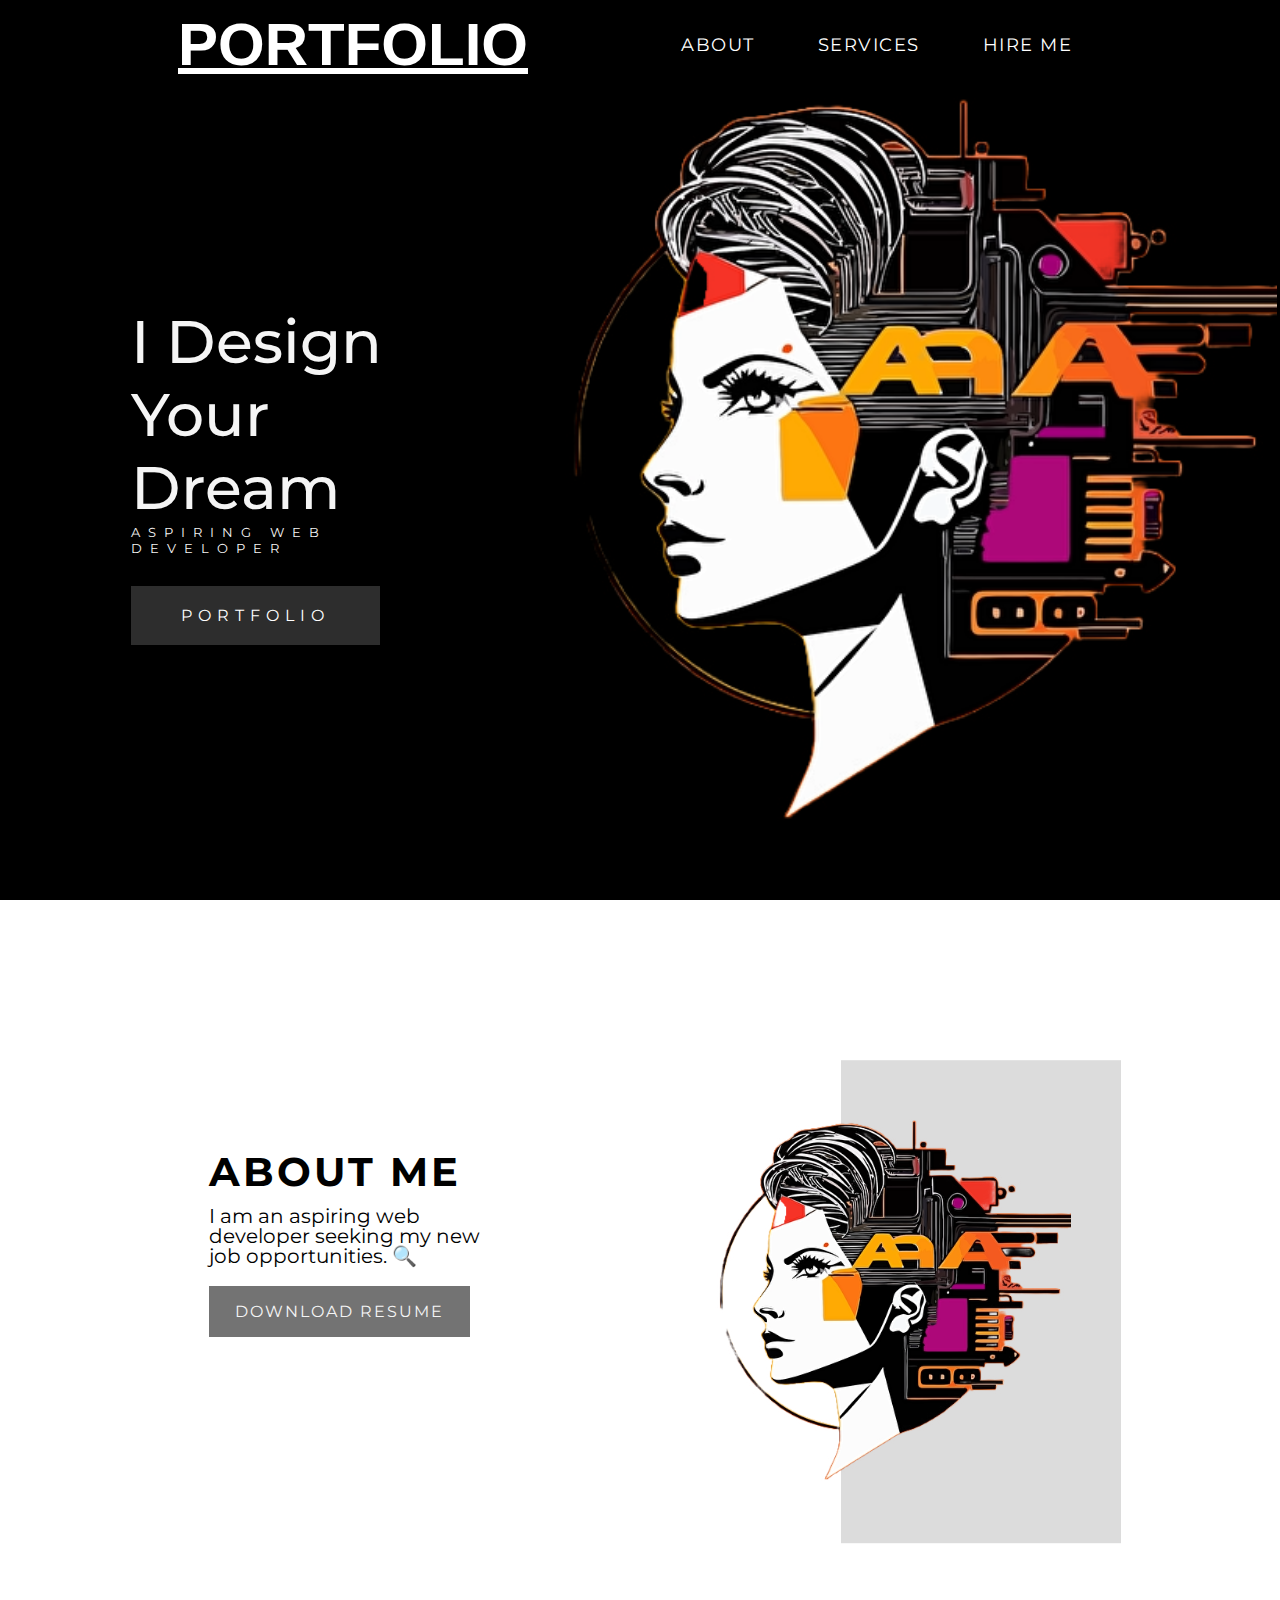
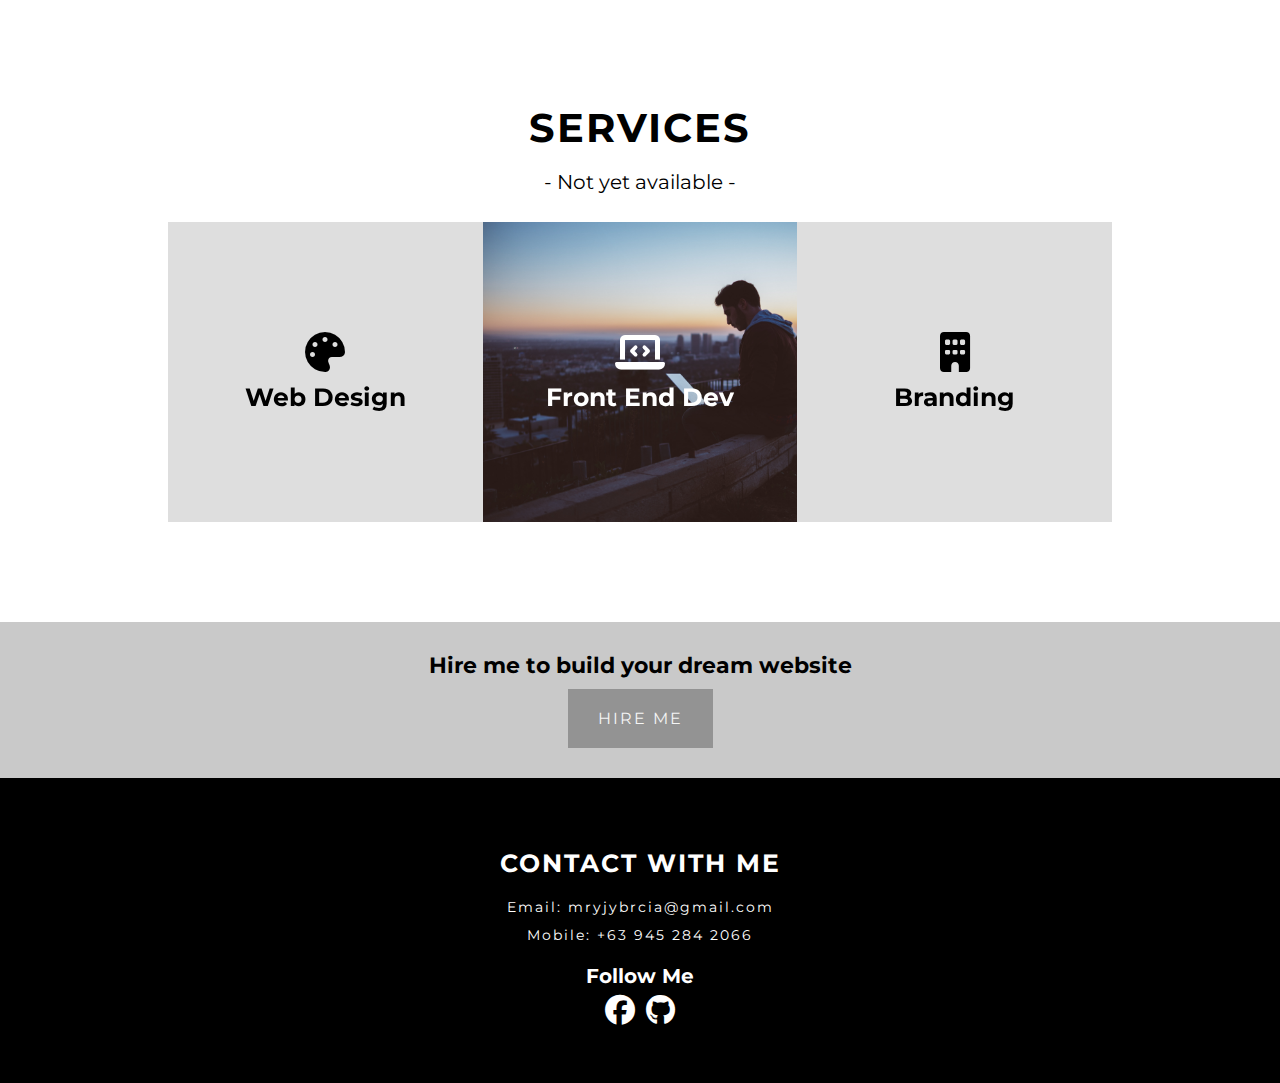
==== commit 89e30ed7: "Update LOREM" ====
--- a/index.html
+++ b/index.html
@@ -78,11 +78,7 @@
     <section id="services" class="services container">
       <div class="services-header">
         <h1 class="services-header-heading">services</h1>
-        <p class="services-header-desc">
-          Lorem ipsum dolor, sit amet consectetur adipisicing elit. Magni
-          temporibus, omnis illum ipsa reiciendis illo eos odio possimus
-          voluptatibus architecto.
-        </p>
+        <p class="services-header-desc">- Not yet available -</p>
       </div>
       <div class="services-info">
         <div class="service">
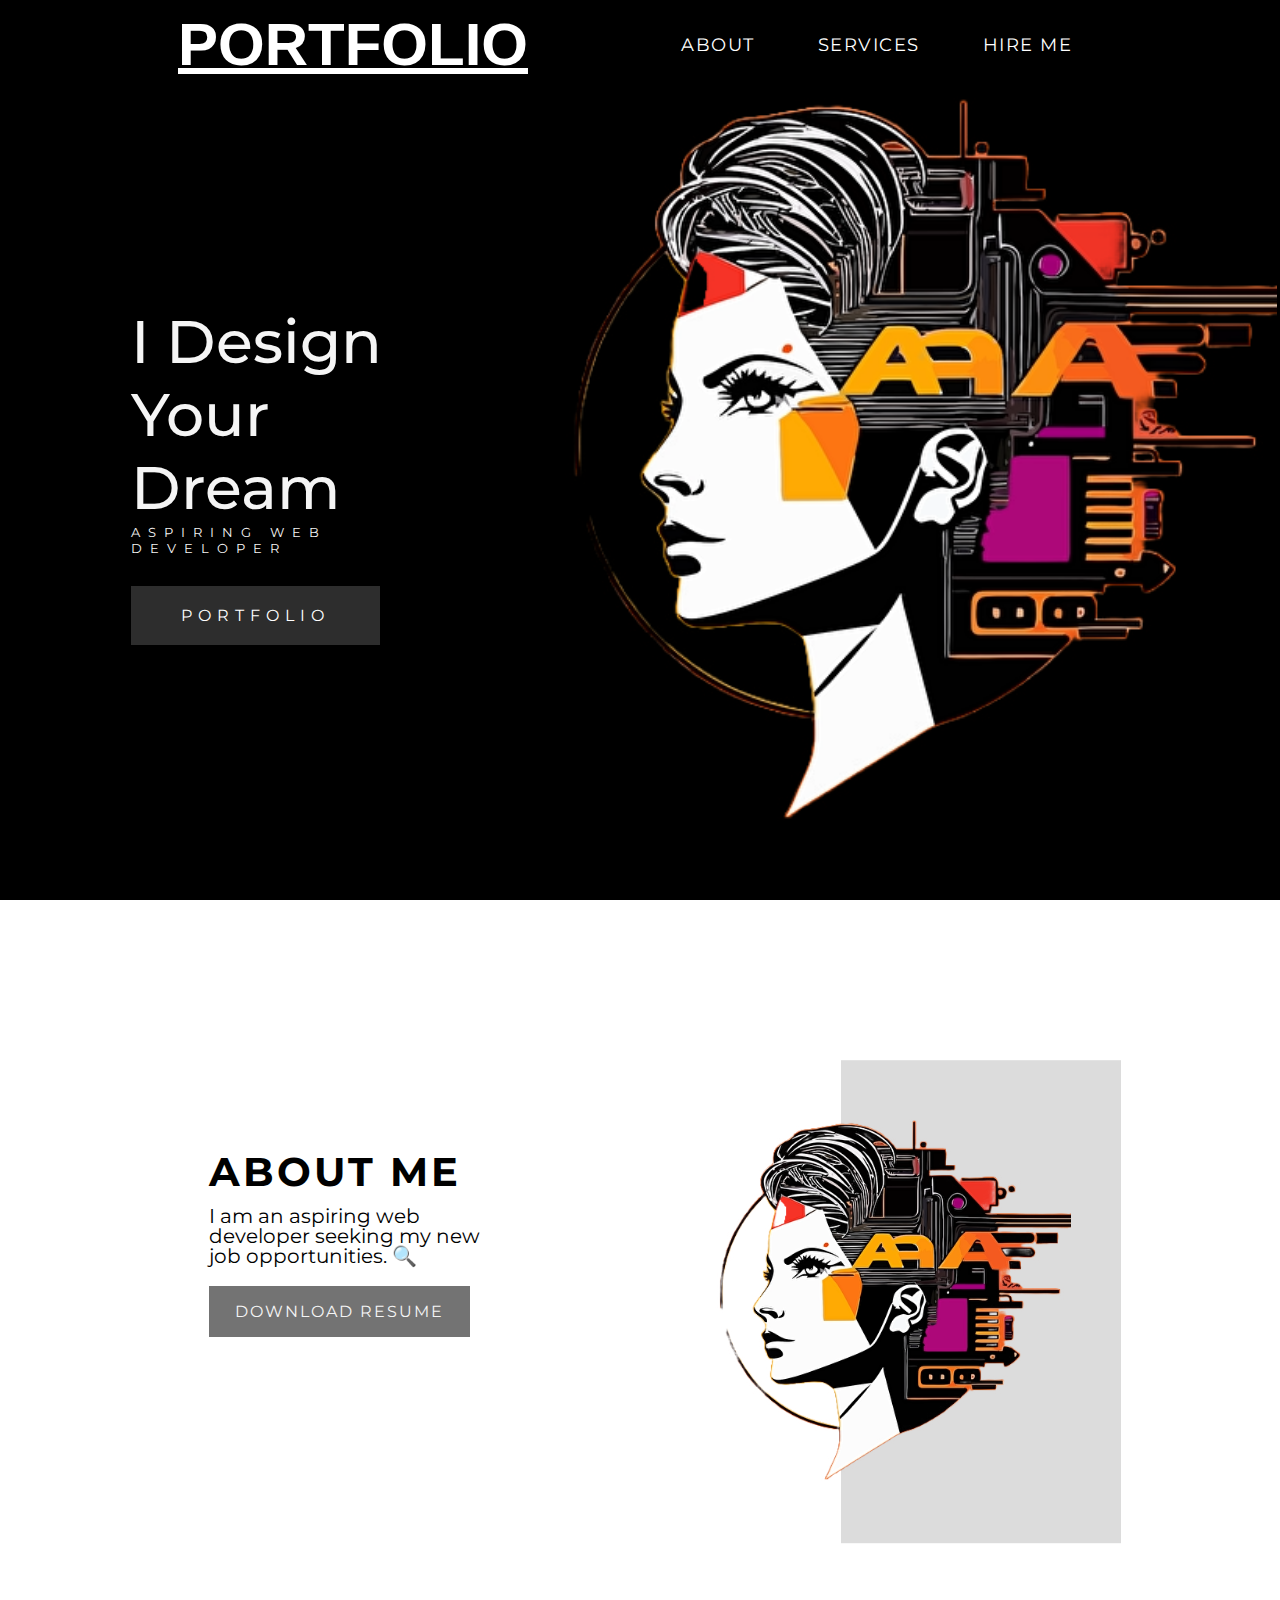
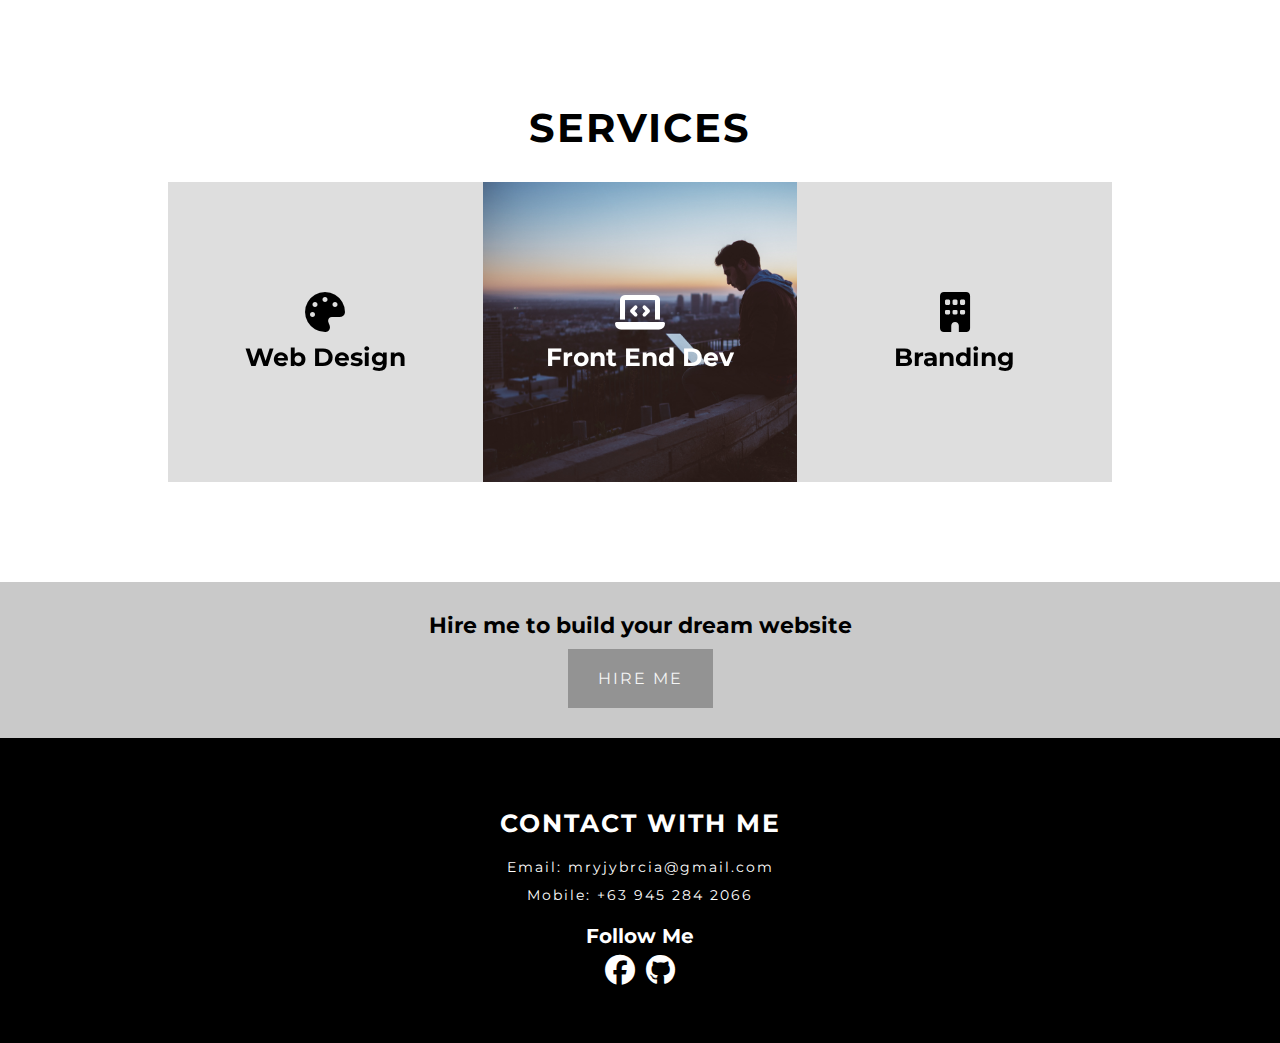
==== commit 26ae5bb0: "Update index.html" ====
--- a/index.html
+++ b/index.html
@@ -78,7 +78,7 @@
     <section id="services" class="services container">
       <div class="services-header">
         <h1 class="services-header-heading">services</h1>
-        <p class="services-header-desc">- Not yet available -</p>
+        <!-- <p class="services-header-desc">- Not yet available -</p> -->
       </div>
       <div class="services-info">
         <div class="service">
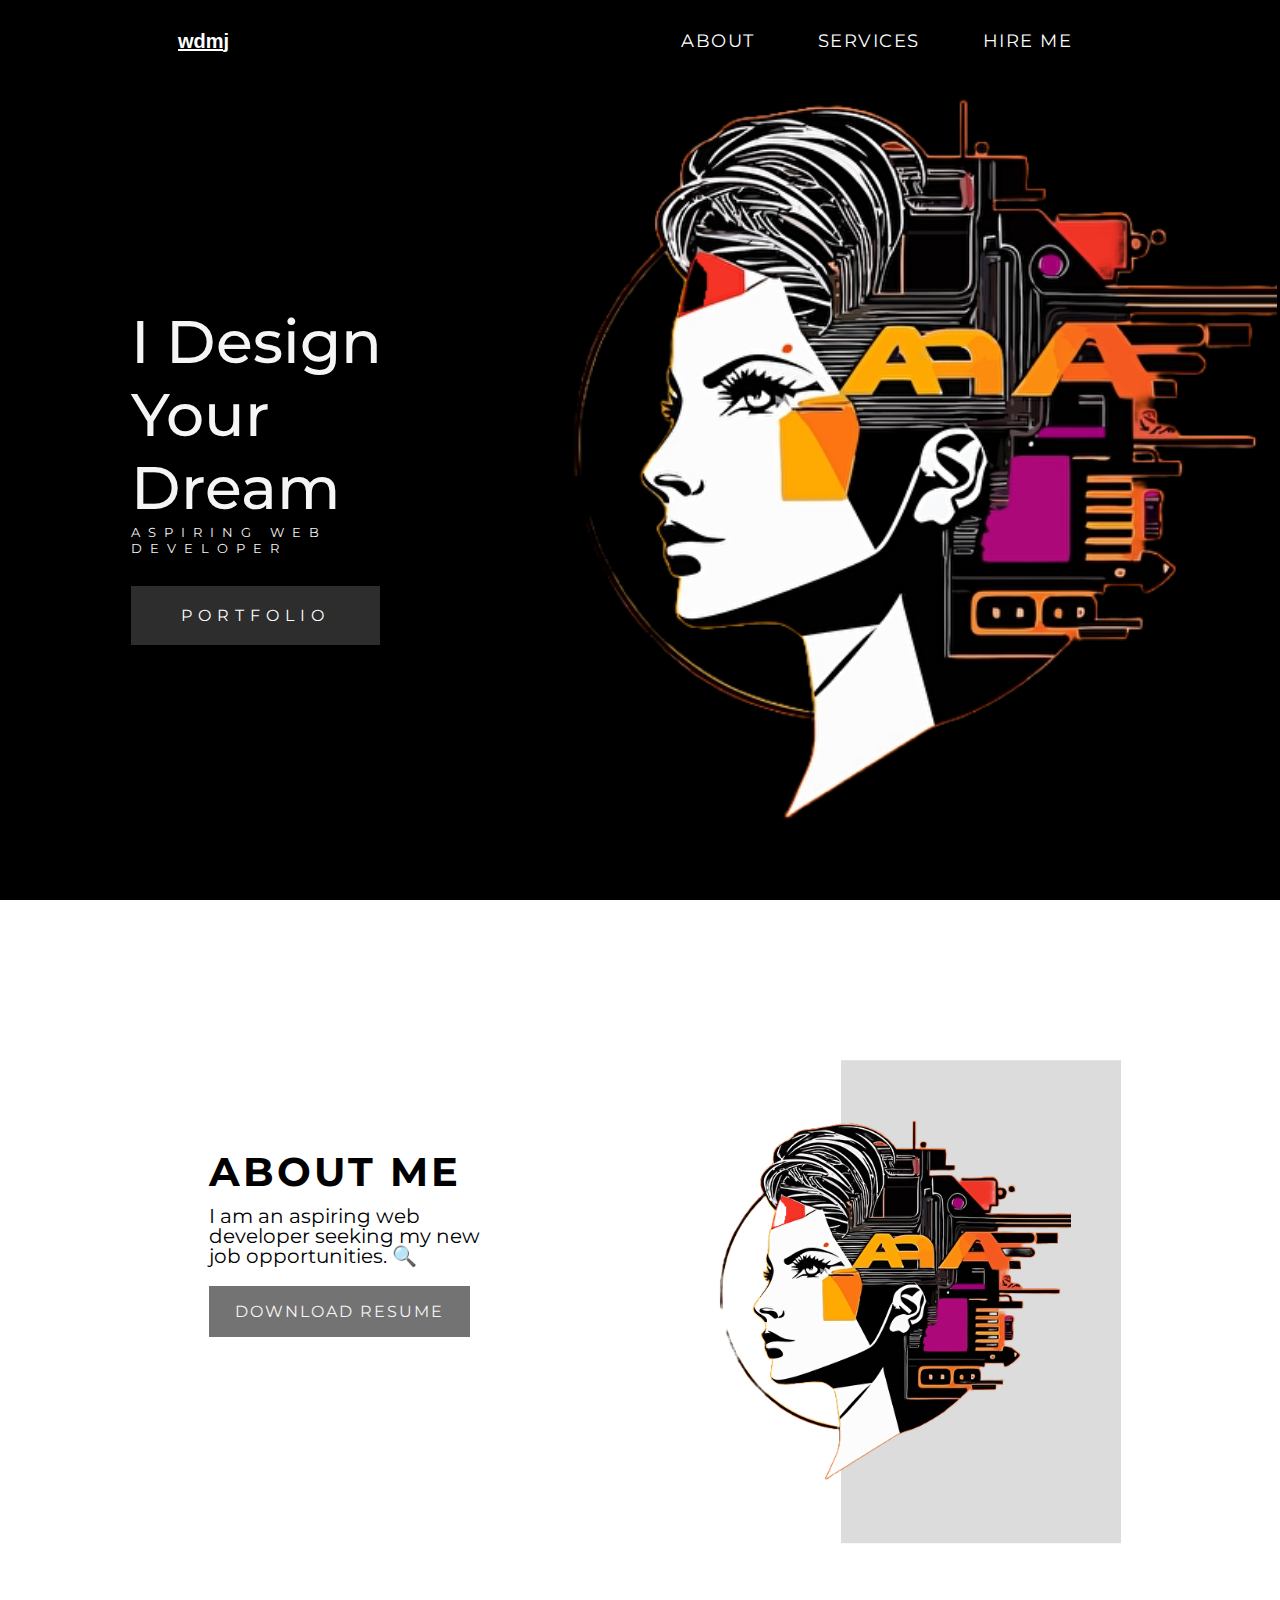
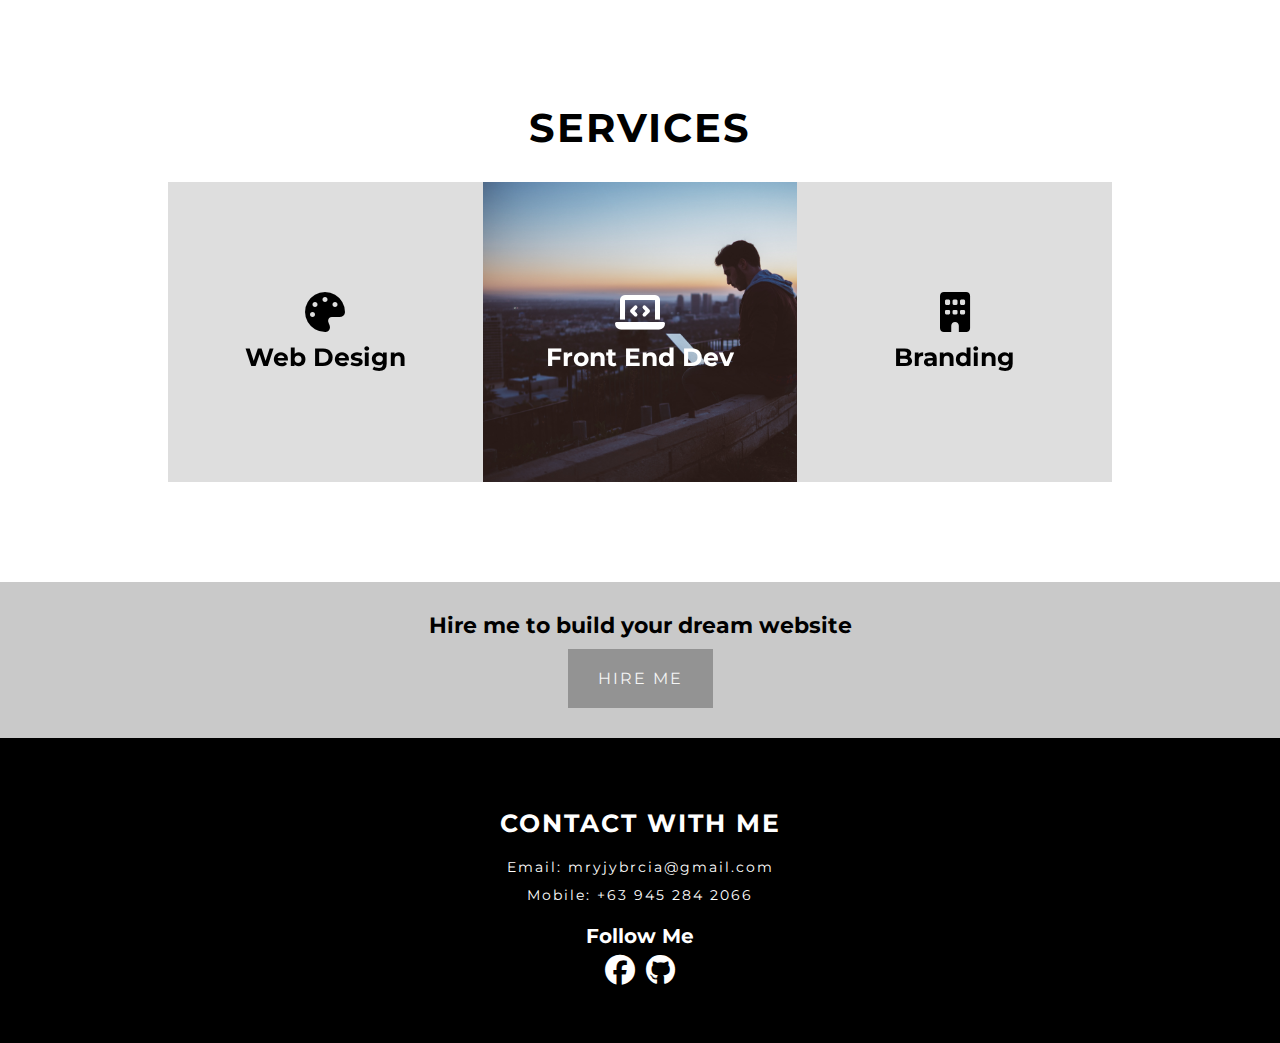
==== commit 45153d56: "Update index.html" ====
--- a/index.html
+++ b/index.html
@@ -21,7 +21,7 @@
     <section id="nav-bar" class="container">
       <header class="nav-bar">
         <div class="brand">
-          <a href="#hero"><h1>PORTFOLIO</h1></a>
+          <a href="#hero"><h1>wdmj</h1></a>
         </div>
         <div class="nav-list">
           <div class="hamburger">
--- a/style.css
+++ b/style.css
@@ -37,8 +37,10 @@
 }
 .nav-bar .brand a {
   font-family: "Flash Back - Demo", sans-serif;
-  font-size: 3rem;
-  color: white;
+  /* font-size: 1rem; */
+  color: white;
+  height: 1px;
+  width: 1px;
 }
 .nav-bar .nav-list {
   display: flex;
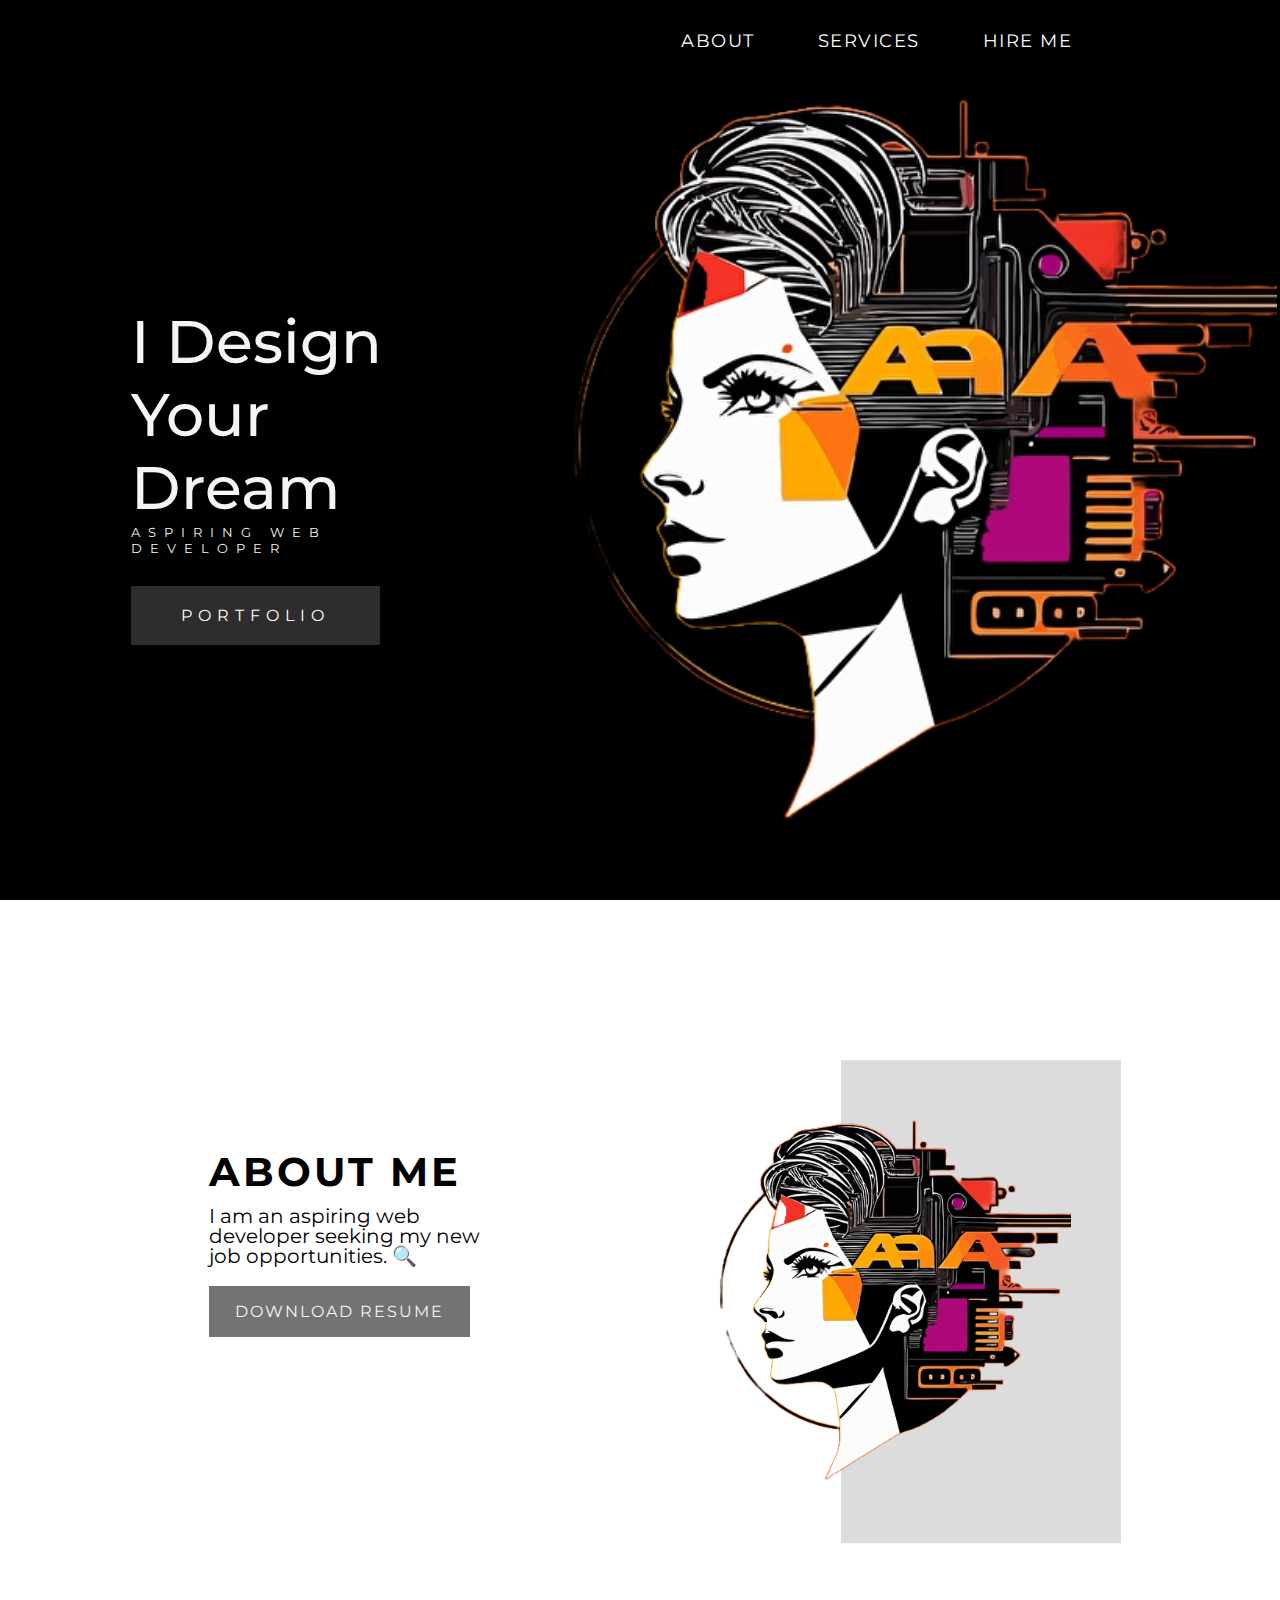
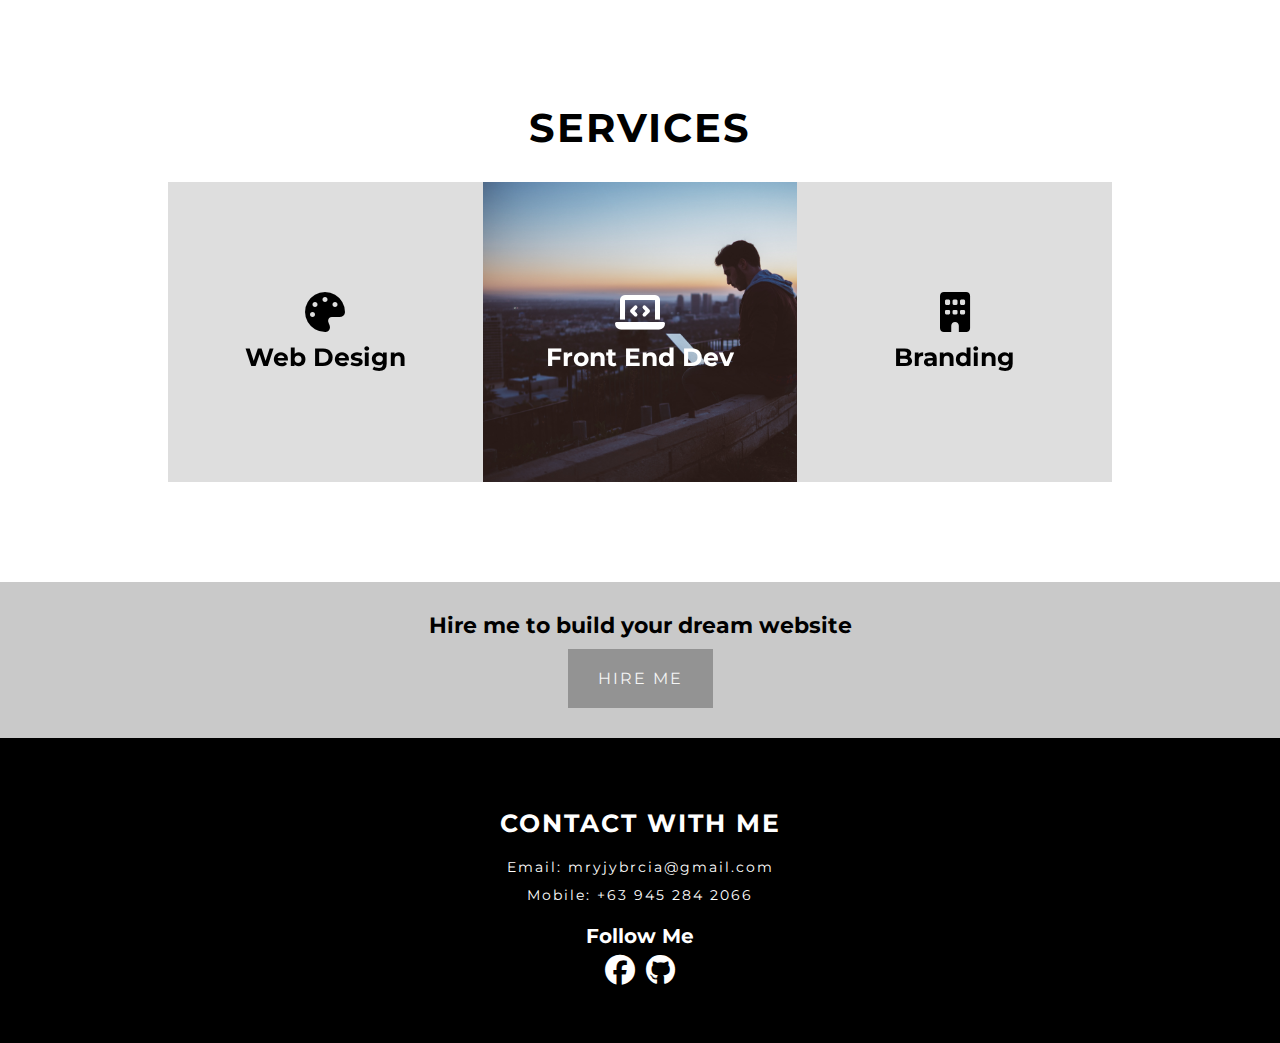
==== commit 3ee34921: "Update index.html" ====
--- a/index.html
+++ b/index.html
@@ -21,7 +21,7 @@
     <section id="nav-bar" class="container">
       <header class="nav-bar">
         <div class="brand">
-          <a href="#hero"><h1>wdmj</h1></a>
+          <!-- <a href="#hero"><h1>wdmj</h1></a> -->
         </div>
         <div class="nav-list">
           <div class="hamburger">
